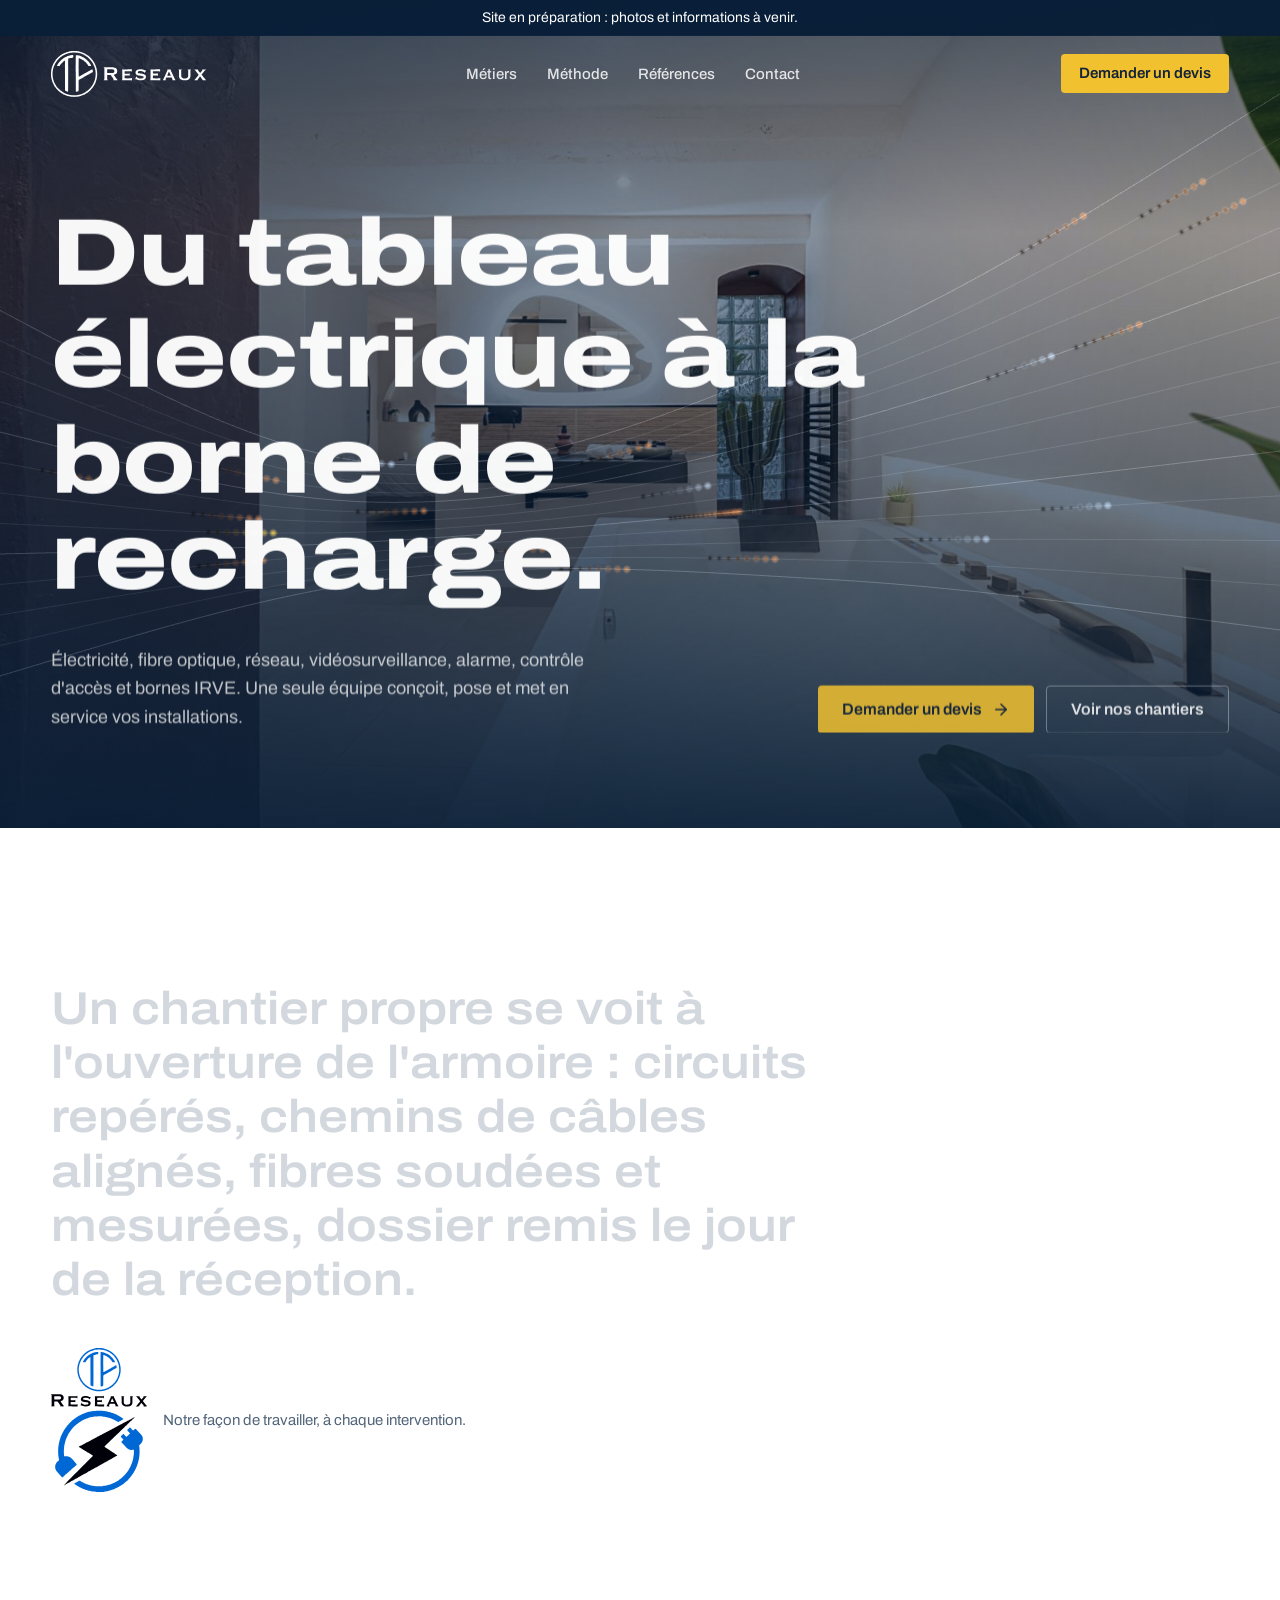
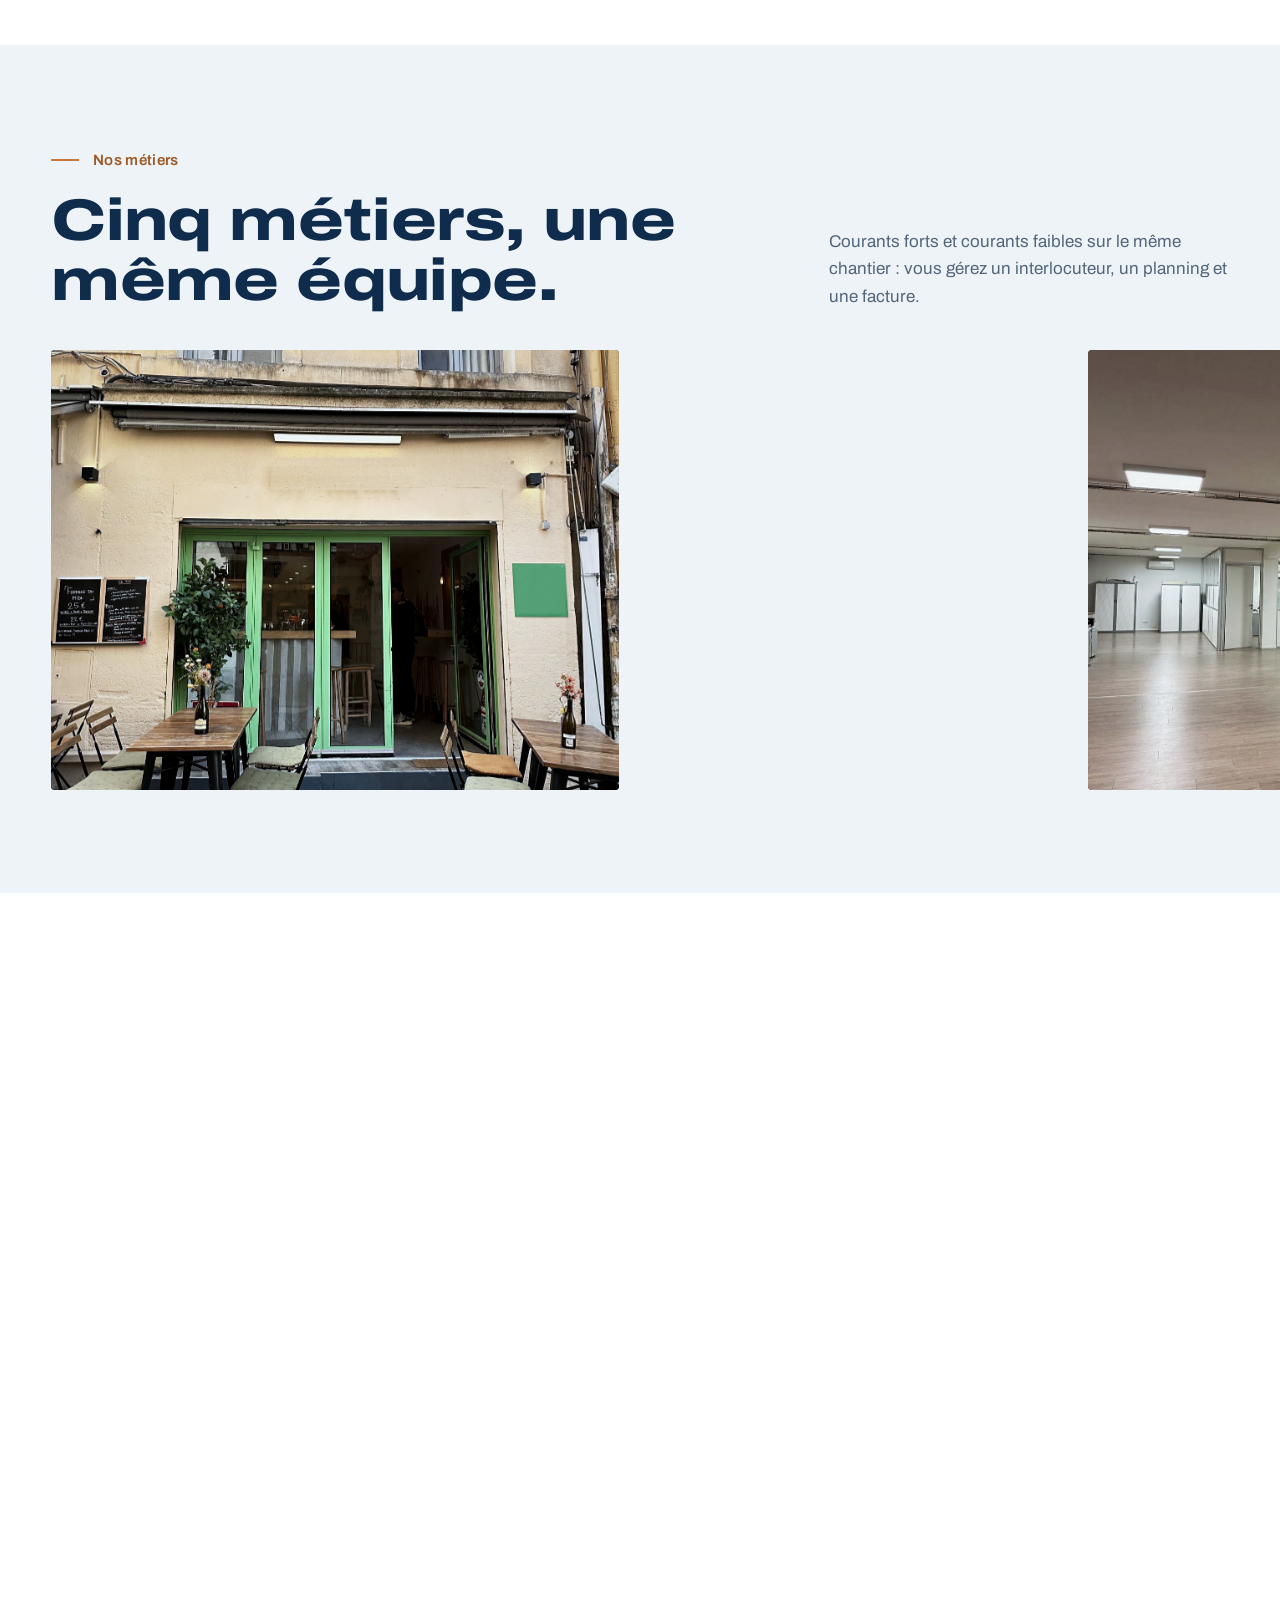
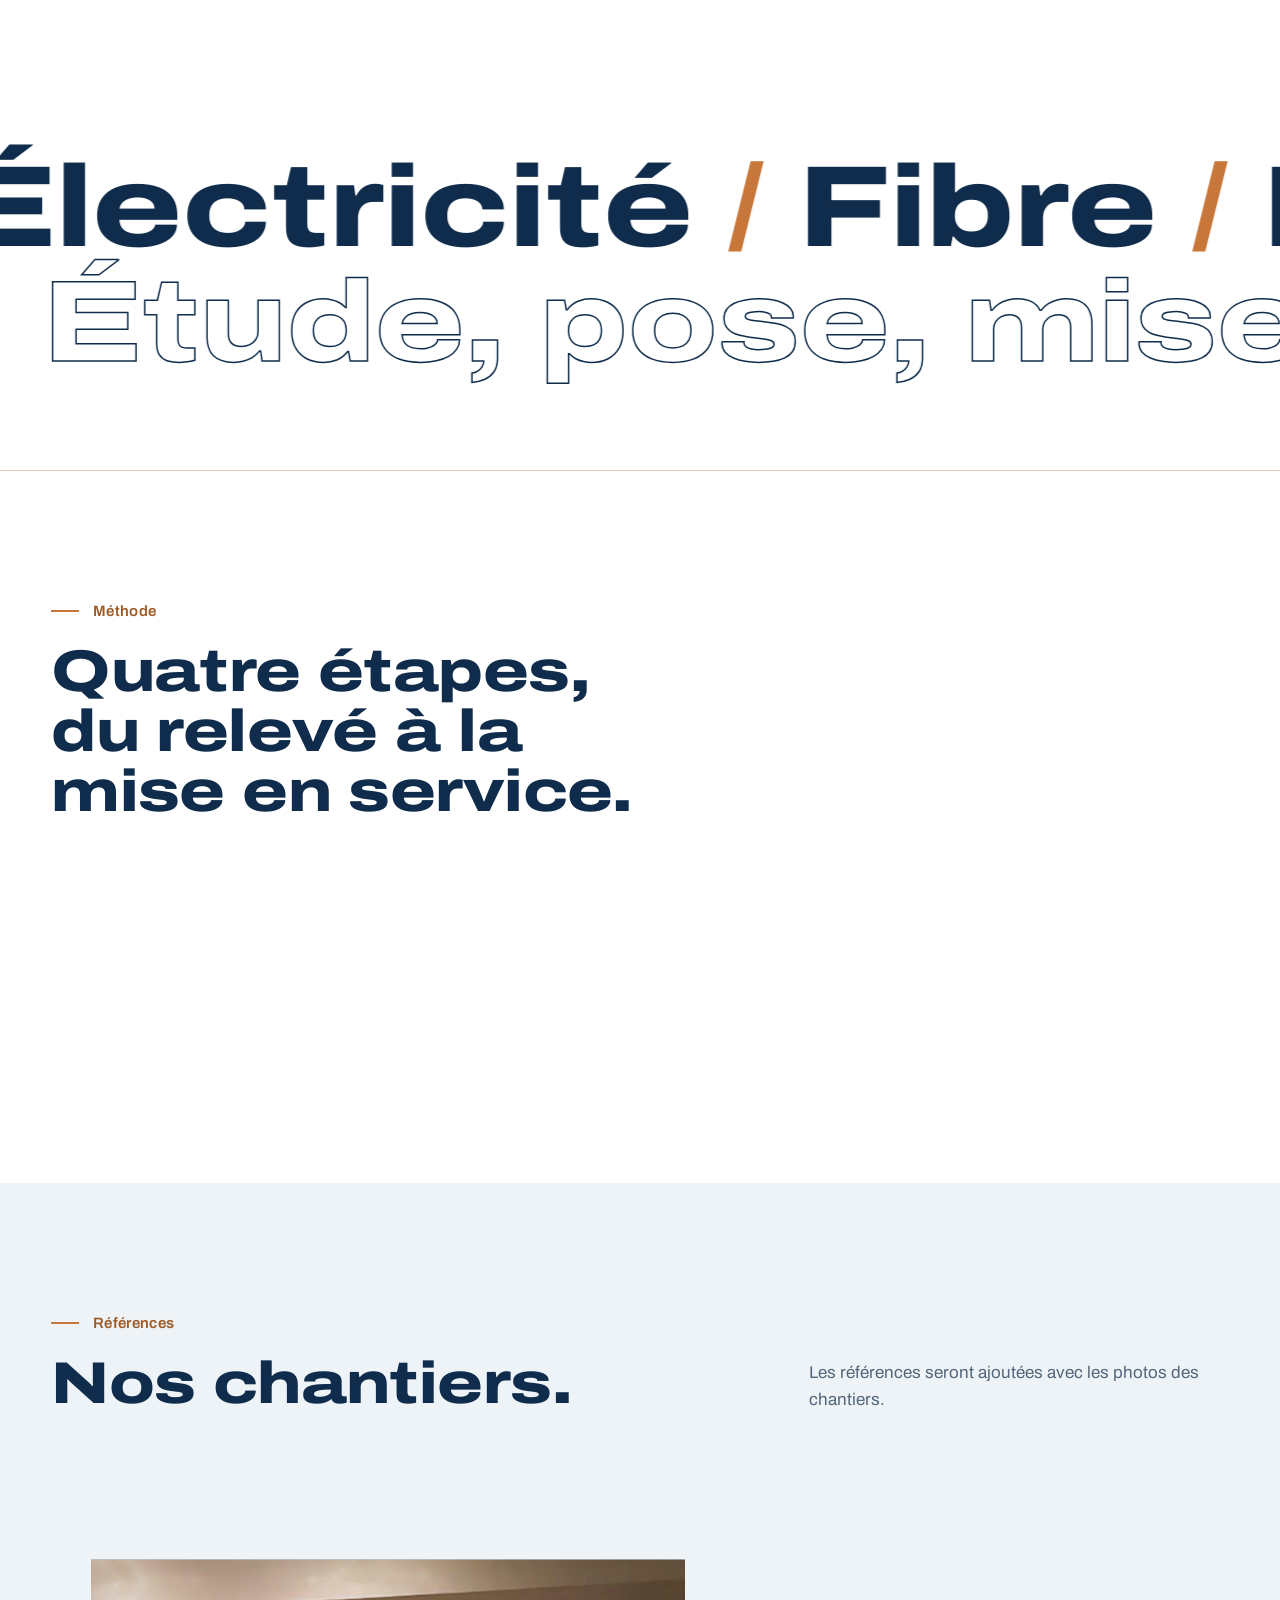
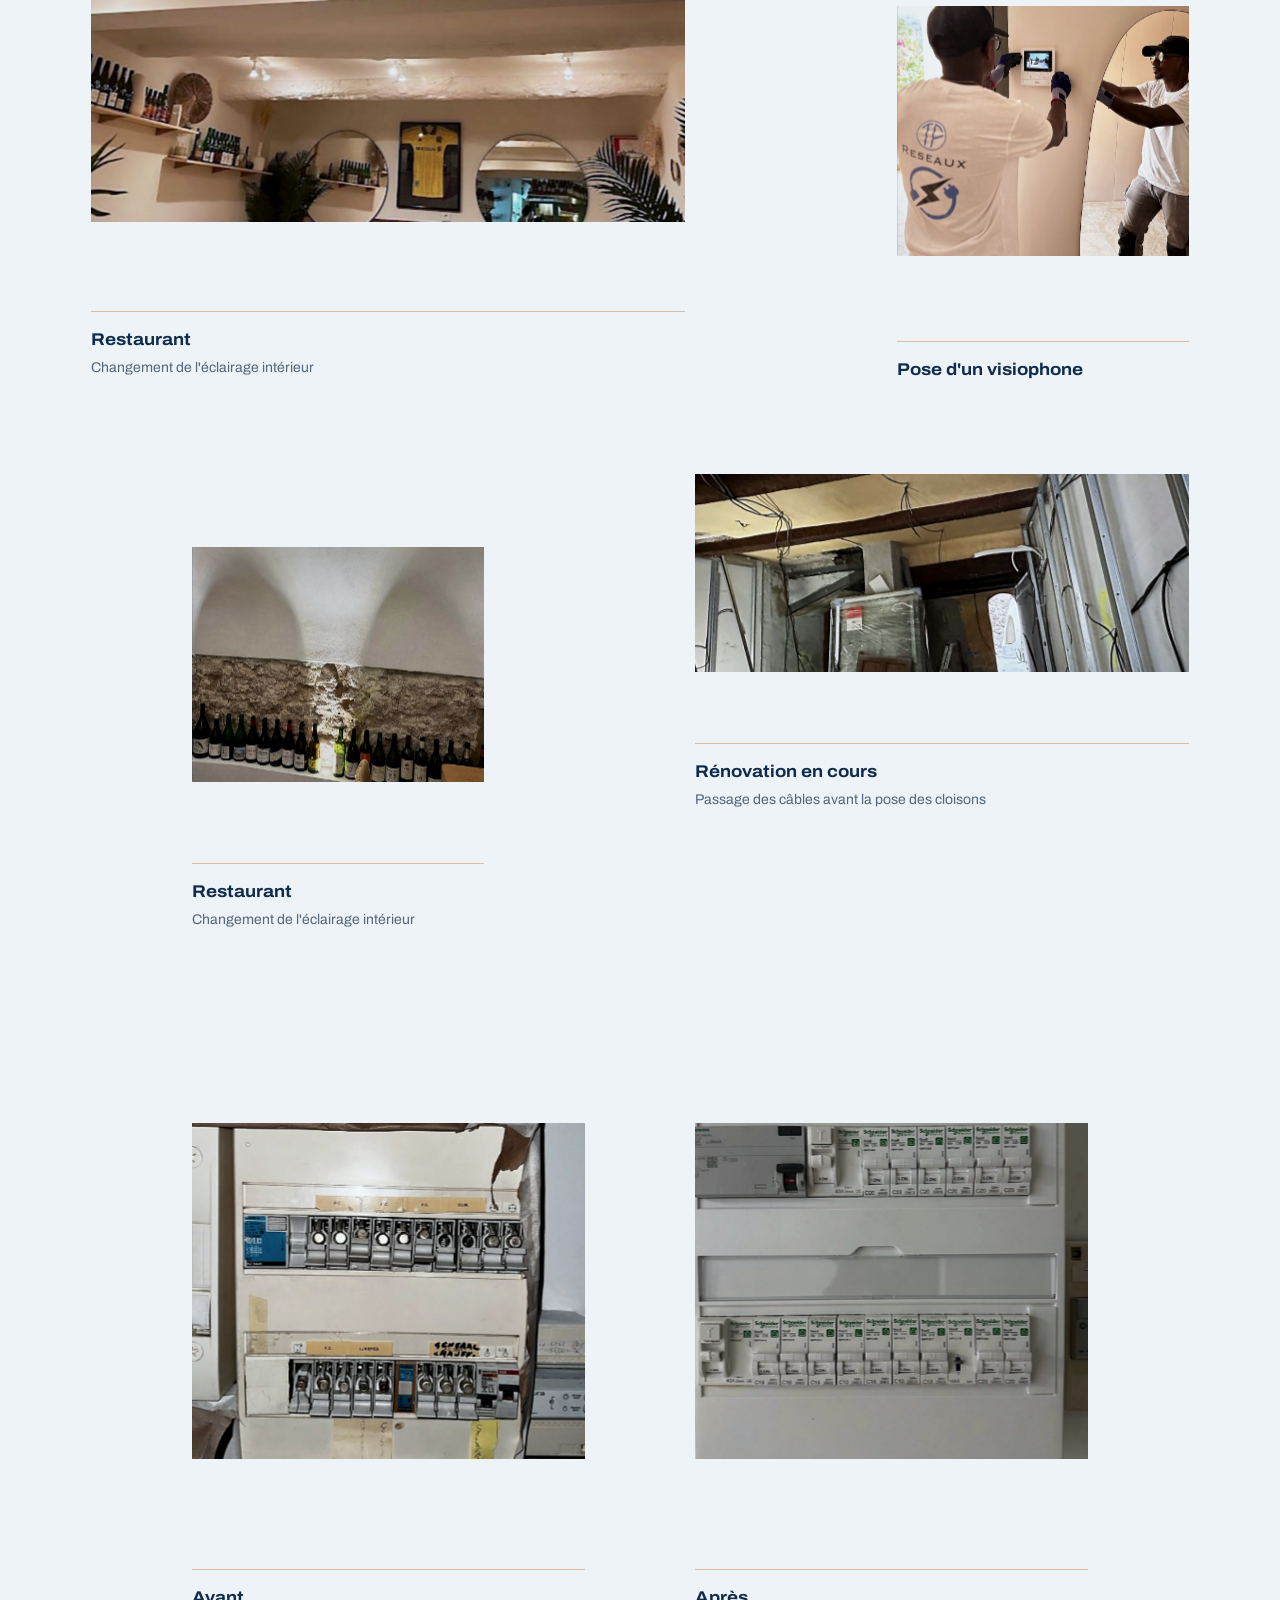
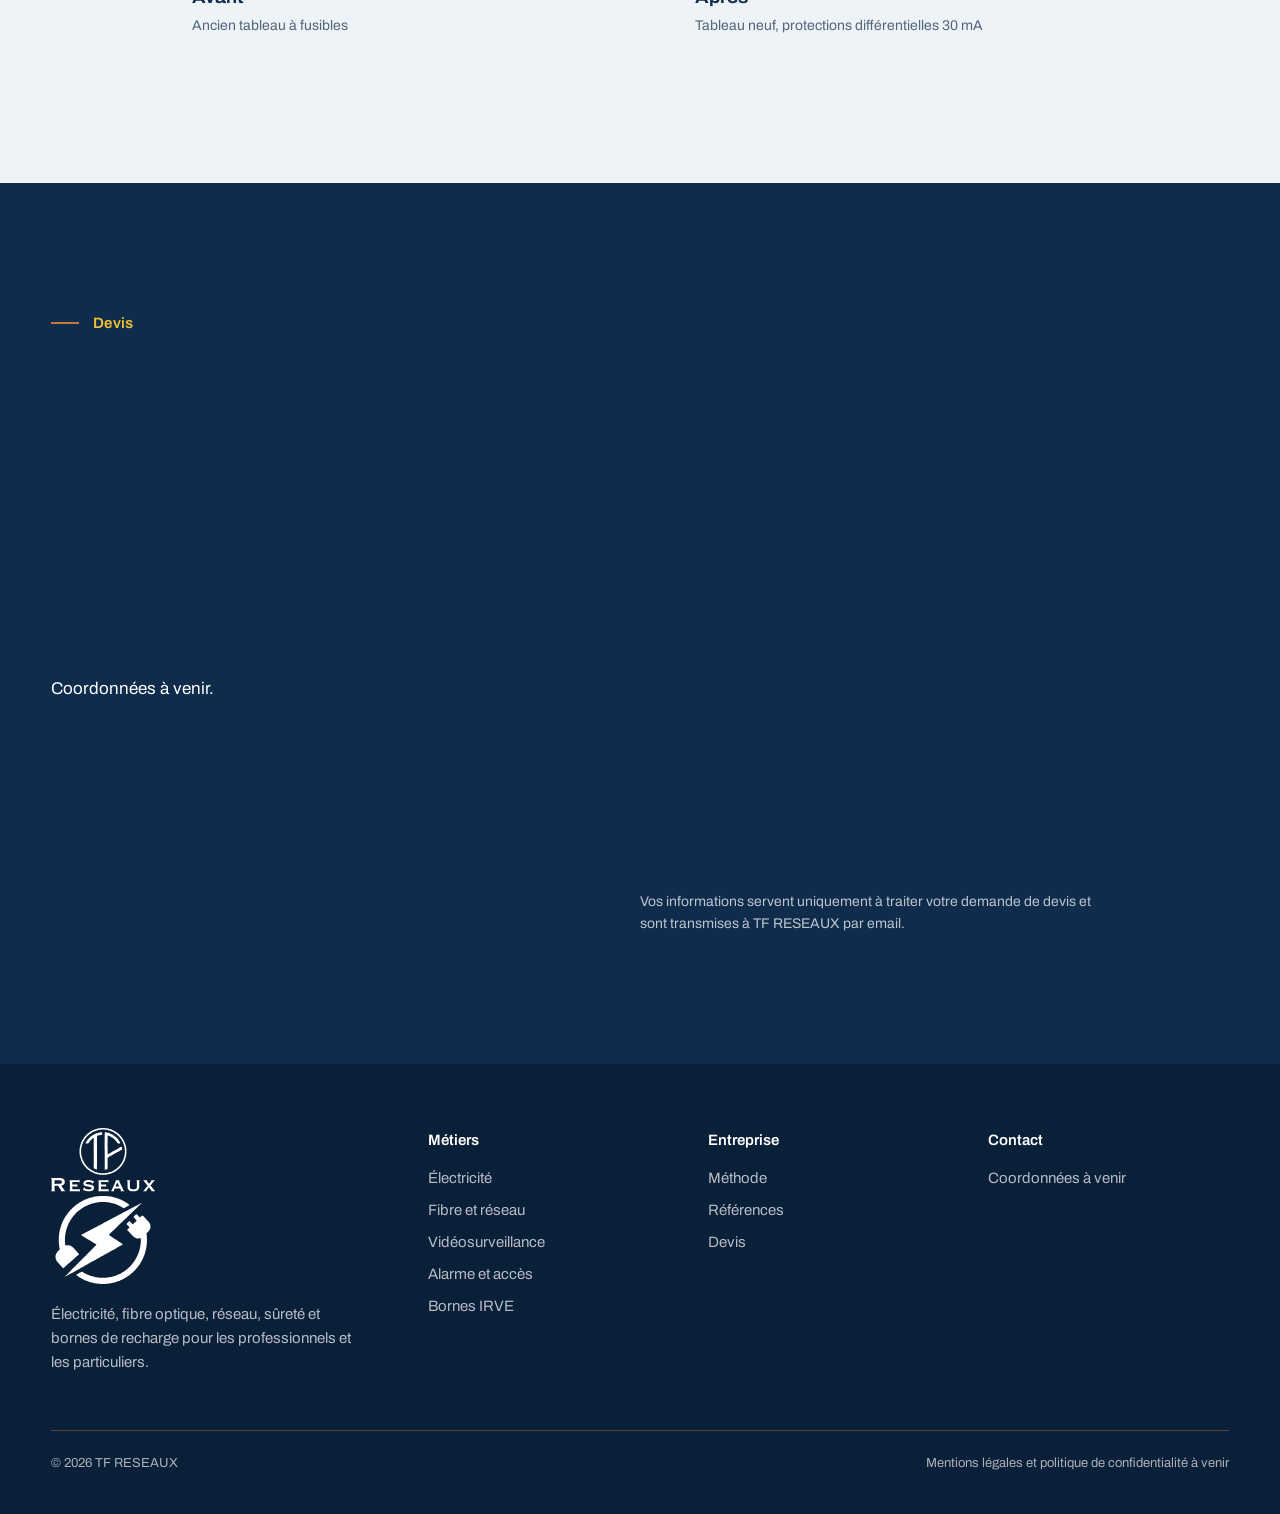
==== index.html @ 1c1aaf1a "Site TF RESEAUX, version de test Co-Authored-By: Claude Opus 5.5 <noreply@anthropic.com>" ====
<!doctype html>
<html lang="fr">
<meta charset="utf-8">
<meta http-equiv="Content-Security-Policy" content="default-src 'none'; script-src 'self'; style-src 'self'; font-src 'self'; img-src 'self'; connect-src https://script.google.com https://script.googleusercontent.com; base-uri 'none'; form-action 'none'">
<meta name="referrer" content="no-referrer">
<meta name="viewport" content="width=device-width, initial-scale=1, viewport-fit=cover">
<meta name="description" content="TF RESEAUX : électricité, fibre optique, réseau, vidéosurveillance, alarme, contrôle d'accès et bornes de recharge IRVE.">
<meta name="robots" content="noindex, nofollow">
<link rel="icon" type="image/svg+xml" href="assets/favicon.svg">
<title>TF RESEAUX</title>
<link rel="stylesheet" href="assets/site.css?v=2">

<div id="progress" aria-hidden="true"></div>

<header class="top" id="top">
  <div class="prep">Site en préparation : photos et informations à venir.</div>
  <div class="wrap nav">
    <a class="logo" href="#accueil"><img src="assets/logo-horizontal-blanc.svg" alt="TF RESEAUX, accueil" width="360" height="110"></a>
    <nav aria-label="Navigation principale"><ul>
      <li><a href="#metiers">Métiers</a></li>
      <li><a href="#methode">Méthode</a></li>
      <li><a href="#references">Références</a></li>
      <li><a href="#devis">Contact</a></li>
    </ul></nav>
    <a class="btn btn-devis" href="#devis">Demander un devis</a>
  </div>
</header>

<main>
<section class="hero" id="accueil">
  <figure class="ph" data-label="Photo : salle de bains, éclairage intégré">
    <img src="photos/hero.jpg" alt="Salle de bains avec éclairage indirect, spots encastrés et miroir lumineux" data-parallax>
  </figure>
  <canvas id="fibre" aria-hidden="true"></canvas>
  <div class="wrap hero-in">
    <h1 id="heroTitle"><span class="l"><span>Du tableau</span></span> <span class="l"><span>électrique à la</span></span> <span class="l"><span>borne de recharge.</span></span></h1>
    <div class="hero-sub">
      <p>Électricité, fibre optique, réseau, vidéosurveillance, alarme, contrôle d'accès et bornes IRVE. Une seule équipe conçoit, pose et met en service vos installations.</p>
      <div class="hero-cta">
        <a class="btn btn-devis" href="#devis">Demander un devis
          <svg viewBox="0 0 24 24"><path d="M5 12h14"/><path d="m12 5 7 7-7 7"/></svg></a>
        <a class="btn btn-ghost" href="#references">Voir nos chantiers</a>
      </div>
    </div>
  </div>
</section>

<section class="manifest">
  <div class="wrap">
    <p id="manifest">Un chantier propre se voit à l'ouverture de l'armoire : circuits repérés, chemins de câbles alignés, fibres soudées et mesurées, dossier remis le jour de la réception.</p>
    <div class="sig"><img class="sig-logo" src="assets/logo-couleur.svg" alt="Logo TF RESEAUX" width="240" height="360">Notre façon de travailler, à chaque intervention.</div>
  </div>
</section>

<section class="metiers" id="metiers">
  <div class="wrap metiers-head">
    <div>
      <div class="eyebrow">Nos métiers</div>
      <h2 class="mt-18">Cinq métiers, une même équipe.</h2>
    </div>
    <p>Courants forts et courants faibles sur le même chantier : vous gérez un interlocuteur, un planning et une facture.</p>
  </div>
  <div class="track" id="track">
    <article class="panel">
      <figure class="ph" data-label="Photo : éclairage extérieur d'un restaurant"><img src="photos/electricite.jpg" alt="Façade d'un restaurant avec son éclairage extérieur"></figure>
      <div class="panel-txt">
        <svg class="ico" viewBox="0 0 24 24"><path d="M4 14a1 1 0 0 1-.78-1.63l9.9-10.2a.5.5 0 0 1 .86.46l-1.92 6.02A1 1 0 0 0 13 10h7a1 1 0 0 1 .78 1.63l-9.9 10.2a.5.5 0 0 1-.86-.46l1.92-6.02A1 1 0 0 0 11 14z"/></svg>
        <h3>Électricité</h3><span class="rule"></span>
        <p>Installation neuve, rénovation et mise en conformité, du branchement au dernier point lumineux.</p>
        <ul><li>Tableaux TGBT et divisionnaires</li><li>Éclairage intérieur et extérieur</li><li>Mise en conformité NF C 15-100</li></ul>
      </div>
    </article>
    <article class="panel">
      <figure class="ph" data-label="Photo : plateau de bureaux, chemins de câbles"><img src="photos/fibre.jpg" alt="Plateau de bureaux avec dalles LED et chemins de câbles au plafond"></figure>
      <div class="panel-txt">
        <svg class="ico" viewBox="0 0 24 24"><rect x="16" y="16" width="6" height="6" rx="1"/><rect x="2" y="16" width="6" height="6" rx="1"/><rect x="9" y="2" width="6" height="6" rx="1"/><path d="M5 16v-3a1 1 0 0 1 1-1h12a1 1 0 0 1 1 1v3"/><path d="M12 12V8"/></svg>
        <h3>Fibre optique et réseau</h3><span class="rule"></span>
        <p>Déploiement, raccordement et recette de vos liaisons, de la colonne montante à la prise.</p>
        <ul><li>Soudure et recette réflectométrique</li><li>Baies de brassage, câblage cuivre cat. 6A</li><li>Wi-Fi et réseau local d'entreprise</li></ul>
      </div>
    </article>
    <article class="panel">
      <figure class="ph" data-label="Photo : caméra dôme posée en façade, technicien sur nacelle"><img src="photos/video.jpg" alt="Pose d'une caméra de vidéosurveillance en façade"></figure>
      <div class="panel-txt">
        <svg class="ico" viewBox="0 0 24 24"><path d="m16 13 5.223 3.482a.5.5 0 0 0 .777-.416V7.87a.5.5 0 0 0-.752-.432L16 10.5"/><rect x="2" y="6" width="14" height="12" rx="2"/></svg>
        <h3>Vidéosurveillance</h3><span class="rule"></span>
        <p>Caméras IP, enregistrement et accès à distance, dimensionnés selon vos zones à couvrir.</p>
        <ul><li>Étude de couverture et d'angles</li><li>Enregistreurs et stockage sur site</li><li>Consultation sécurisée à distance</li></ul>
      </div>
    </article>
    <article class="panel">
      <figure class="ph" data-label="Photo : centrale d'alarme"><img src="photos/acces.jpg" alt="Centrale d'alarme sans fil Ajax posée au mur"></figure>
      <div class="panel-txt">
        <svg class="ico" viewBox="0 0 24 24"><rect width="18" height="11" x="3" y="11" rx="2" ry="2"/><path d="M7 11V7a5 5 0 0 1 10 0v4"/></svg>
        <h3>Alarme et contrôle d'accès</h3><span class="rule"></span>
        <p>Détection intrusion, badges, interphonie : vous savez qui entre, où et à quelle heure.</p>
        <ul><li>Centrales d'alarme et détecteurs</li><li>Badges, claviers, gâches et ventouses</li><li>Interphonie et visiophonie</li></ul>
      </div>
    </article>
    <article class="panel">
      <figure class="ph" data-label="Photo : bornes de recharge posées en parking, câble branché"><img src="photos/irve.jpg" alt="Bornes de recharge IRVE posées en parking"></figure>
      <div class="panel-txt">
        <svg class="ico" viewBox="0 0 24 24"><path d="M6.3 20.3a2.4 2.4 0 0 0 3.4 0L12 18l-6-6-2.3 2.3a2.4 2.4 0 0 0 0 3.4Z"/><path d="m2 22 3-3"/><path d="M7.5 13.5 10 11"/><path d="M10.5 16.5 13 14"/><path d="m18 3-4 4h6l-4 4"/></svg>
        <h3>Bornes de recharge IRVE</h3><span class="rule"></span>
        <p>Bornes pour particuliers, copropriétés et flottes d'entreprise, avec étude de puissance préalable.</p>
        <ul><li>Wallbox 7 à 22 kW</li><li>Parkings collectifs et pilotage de charge</li><li>Dossier d'aides ADVENIR</li></ul>
      </div>
    </article>
  </div>
</section>

<section class="band" aria-hidden="true">
  <div class="band-row" id="band1"><span>Électricité <i>/</i> Fibre <i>/</i> Réseau <i>/</i> Vidéo <i>/</i> Alarme <i>/</i> Accès <i>/</i> IRVE <i>/</i></span><span>Électricité <i>/</i> Fibre <i>/</i> Réseau <i>/</i> Vidéo <i>/</i> Alarme <i>/</i> Accès <i>/</i> IRVE <i>/</i></span></div>
  <div class="band-row r2" id="band2"><span>Étude, pose, mise en service, maintenance. </span><span>Étude, pose, mise en service, maintenance. </span></div>
</section>

<section class="methode" id="methode">
  <div class="wrap">
    <div class="eyebrow">Méthode</div>
    <h2>Quatre étapes, du relevé à la mise en service.</h2>
    <ol class="steps">
      <li class="step"><span class="rule"></span><span class="k">01</span><h3>Visite technique</h3><p>Un chargé d'affaires se déplace, relève l'existant et mesure les puissances disponibles.</p></li>
      <li class="step"><span class="rule"></span><span class="k">02</span><h3>Devis détaillé</h3><p>Chiffrage détaillé, poste par poste, avec planning d'intervention et références du matériel.</p></li>
      <li class="step"><span class="rule"></span><span class="k">03</span><h3>Chantier</h3><p>Équipe dédiée, chantier balisé et point d'avancement régulier.</p></li>
      <li class="step"><span class="rule"></span><span class="k">04</span><h3>Mise en service</h3><p>Essais, recette, formation de vos équipes et remise du dossier des ouvrages exécutés.</p></li>
    </ol>
  </div>
</section>

<section class="refs" id="references">
  <div class="wrap">
    <div class="refs-head">
      <div><div class="eyebrow">Références</div><h2>Nos chantiers.</h2></div>
      <p>Les références seront ajoutées avec les photos des chantiers.</p>
    </div>
    <div class="grid">
      <figure class="ref ref-a"><div class="ph" data-label="Photo : éclairage intérieur d'un restaurant"><img src="photos/ref-1.jpg" alt="Salle d'un restaurant éclairée par des spots sur rail"></div>
        <figcaption><b>Restaurant</b><span>Changement de l'éclairage intérieur</span></figcaption></figure>
      <figure class="ref ref-b"><div class="ph" data-label="Photo : pose d'un visiophone"><img src="photos/ref-2.jpg" alt="Technicien TF RESEAUX posant un visiophone mural dans une villa"></div>
        <figcaption><b>Pose d'un visiophone</b></figcaption></figure>
      <figure class="ref ref-c"><div class="ph" data-label="Photo : éclairage intérieur d'un restaurant"><img src="photos/ref-3.jpg" alt="Applique murale au-dessus d'une rangée de bouteilles dans un restaurant"></div>
        <figcaption><b>Restaurant</b><span>Changement de l'éclairage intérieur</span></figcaption></figure>
      <figure class="ref ref-d"><div class="ph" data-label="Photo : rénovation en cours"><img src="photos/ref-4.jpg" alt="Rénovation en cours : câbles en attente et ossature des cloisons"></div>
        <figcaption><b>Rénovation en cours</b><span>Passage des câbles avant la pose des cloisons</span></figcaption></figure>
      <figure class="ref ref-e"><div class="ph" data-label="Photo : tableau électrique avant travaux"><img src="photos/tableau-avant.jpg" alt="Ancien tableau électrique à fusibles avant remplacement"></div>
        <figcaption><b>Avant</b><span>Ancien tableau à fusibles</span></figcaption></figure>
      <figure class="ref ref-f"><div class="ph" data-label="Photo : tableau électrique après travaux"><img src="photos/tableau-apres.jpg" alt="Tableau électrique neuf avec interrupteurs différentiels 30 mA et disjoncteurs"></div>
        <figcaption><b>Après</b><span>Tableau neuf, protections différentielles 30 mA</span></figcaption></figure>
    </div>
    </div>
</section>

<section class="devis" id="devis">
  <div class="wrap">
    <div>
      <div class="eyebrow">Devis</div>
      <h2>Parlez-nous de votre chantier.</h2>
      <p class="lead">Décrivez votre besoin en quelques lignes. Un chargé d'affaires vous recontacte pour fixer une visite.</p>
      <p class="contact">Coordonnées à venir.</p>
    </div>
    <form id="devisForm" novalidate>
      <div class="hp" aria-hidden="true"><label for="site">Ne pas remplir</label><input id="site" name="site" tabindex="-1" autocomplete="off"></div>
      <div class="f"><label for="nom">Nom et société</label><input id="nom" name="nom" autocomplete="name" required></div>
      <div class="f"><label for="tel">Téléphone</label><input id="tel" name="tel" type="tel" autocomplete="tel" required></div>
      <div class="f"><label for="email">Email</label><input id="email" name="email" type="email" autocomplete="email" required></div>
      <div class="f"><label for="commune">Commune du chantier</label><input id="commune" name="commune" autocomplete="address-level2"></div>
      <div class="f full"><label for="presta">Prestation</label>
        <select id="presta" name="presta">
          <option>Électricité</option><option>Fibre optique et réseau</option><option>Vidéosurveillance</option>
          <option>Alarme et contrôle d'accès</option><option>Borne de recharge IRVE</option><option>Plusieurs prestations</option>
        </select></div>
      <div class="f full"><label for="msg">Votre projet</label><textarea id="msg" name="msg" placeholder="Surface, nombre de points, délai souhaité…"></textarea></div>
      <button class="btn btn-devis" type="submit">Envoyer ma demande
        <svg viewBox="0 0 24 24"><path d="M5 12h14"/><path d="m12 5 7 7-7 7"/></svg></button>
      <p id="formMsg" role="status"></p>
      <p class="form-note">Vos informations servent uniquement à traiter votre demande de devis et sont transmises à TF RESEAUX par email.</p>
    </form>
  </div>
</section>
</main>

<footer>
  <div class="wrap">
    <div class="foot">
      <div>
        <a class="logo logo-stack" href="#accueil"><img src="assets/logo-blanc.svg" alt="TF RESEAUX, accueil" width="240" height="360"></a>
        <p class="foot-txt">Électricité, fibre optique, réseau, sûreté et bornes de recharge pour les professionnels et les particuliers.</p>
      </div>
      <div><h4>Métiers</h4><ul><li><a href="#metiers">Électricité</a></li><li><a href="#metiers">Fibre et réseau</a></li><li><a href="#metiers">Vidéosurveillance</a></li><li><a href="#metiers">Alarme et accès</a></li><li><a href="#metiers">Bornes IRVE</a></li></ul></div>
      <div><h4>Entreprise</h4><ul><li><a href="#methode">Méthode</a></li><li><a href="#references">Références</a></li><li><a href="#devis">Devis</a></li></ul></div>
      <div><h4>Contact</h4><ul><li>Coordonnées à venir</li></ul></div>
    </div>
    <div class="legal"><span>© 2026 TF RESEAUX</span><span>Mentions légales et politique de confidentialité à venir</span></div>
  </div>
</footer>

<script src="assets/gsap.min.js"></script>
<script src="assets/ScrollTrigger.min.js"></script>
<script src="assets/three.min.js"></script>
<script src="assets/site.js?v=2"></script>
---- assets/site.css ----
@font-face{font-family:"Archivo";font-style:normal;font-weight:400 800;font-stretch:62% 125%;font-display:swap;src:url(archivo-latin.woff2) format("woff2")}
/* Layout: photo-first editorial. Full-bleed hero photo with fibre-light layer, pinned horizontal métier gallery, asymmetric references grid. Design stays quiet around the images. */
:root{
  --bleu:#0F2C4C; --nuit:#0A1F38; --jaune:#F2C230; --cuivre:#C8773A; --cuivre-txt:#9E5A26;
  --encre:#13243A; --acier:#52657A; --gris:#EEF3F7; --blanc:#FFFFFF;
  --font:"Archivo",system-ui,-apple-system,"Segoe UI",Roboto,sans-serif;
  --r:4px; --gut:clamp(16px,4vw,56px); --max:1320px;
  color-scheme:light;
}
*{box-sizing:border-box}
html{scroll-behavior:smooth}
body{background:var(--blanc);color:var(--encre);font-family:var(--font);font-size:17px;line-height:1.6;margin:0;-webkit-font-smoothing:antialiased;overflow-x:hidden}
h1,h2,h3{font-stretch:125%;font-weight:800;line-height:1.02;letter-spacing:-.01em;text-wrap:balance;margin:0}
p{margin:0}
a{color:inherit}
:focus-visible{outline:2px solid var(--jaune);outline-offset:3px}
.wrap{max-width:var(--max);margin:0 auto;padding-inline:var(--gut)}
.rule{display:block;width:56px;height:2px;background:var(--cuivre);transform-origin:left}
.eyebrow{display:flex;align-items:center;gap:14px;color:var(--cuivre-txt);font-weight:600;font-size:15px;letter-spacing:.02em}
.eyebrow::before{content:"";width:28px;height:2px;background:var(--cuivre)}
.ico{width:28px;height:28px;stroke:var(--cuivre);fill:none;stroke-width:2;stroke-linecap:round;stroke-linejoin:round;flex:none}

/* Buttons */
.btn{display:inline-flex;align-items:center;gap:10px;padding:15px 24px;border-radius:var(--r);font:600 16px/1 var(--font);text-decoration:none;border:0;cursor:pointer;transition:background .25s,transform .25s}
.btn-devis{background:var(--jaune);color:var(--encre)}
.btn-devis:hover{background:#ffd34d;transform:translateY(-1px)}
.btn-ghost{color:var(--blanc);border:1px solid rgba(255,255,255,.4);background:transparent}
.btn-ghost:hover{background:rgba(255,255,255,.08)}
.btn svg{width:18px;height:18px;stroke:currentColor;fill:none;stroke-width:2;stroke-linecap:round;stroke-linejoin:round}

/* Scroll progress */
#progress{position:fixed;top:0;left:0;right:0;height:2px;background:var(--cuivre);transform:scaleX(0);transform-origin:left;z-index:60}

/* Header */
header.top{position:fixed;top:0;left:0;right:0;z-index:50;padding-top:env(safe-area-inset-top,0px);transition:background .35s,box-shadow .35s}
header.top.solid{background:var(--bleu);box-shadow:0 1px 0 rgba(200,119,58,.5)}
.nav{display:flex;align-items:center;justify-content:space-between;gap:24px;height:76px}
.logo{display:flex;align-items:center;gap:12px;text-decoration:none;color:var(--blanc)}
.logo img{display:block;height:46px;width:auto}
.logo-stack img{height:156px}
.sig-logo{height:144px;width:auto;flex:none}
.nav ul{display:flex;gap:30px;list-style:none;margin:0;padding:0}
.nav ul a{color:rgba(255,255,255,.85);text-decoration:none;font-size:15px;font-weight:500}
.nav ul a:hover{color:var(--blanc)}
.nav .btn{padding:12px 18px;font-size:15px;white-space:nowrap}
@media (max-width:480px){.nav{gap:12px}.logo{gap:8px}.logo img{height:38px}.logo-stack img{height:156px}.nav .btn{padding:10px 12px;font-size:14px}}
@media (max-width:900px){.nav ul{display:none}}

/* Photo frames: drop real files in photos/ — placeholder shows until then */
.ph{position:relative;overflow:hidden;border-radius:var(--r);margin:0;color:var(--blanc);background:
  linear-gradient(rgba(255,255,255,.05) 1px,transparent 1px) 0 0/40px 40px,
  linear-gradient(90deg,rgba(255,255,255,.05) 1px,transparent 1px) 0 0/40px 40px,
  linear-gradient(155deg,#2a4a6e 0%,#163556 45%,#0A1F38 100%)}
.ph::after{content:attr(data-label);position:absolute;left:18px;bottom:16px;right:18px;color:rgba(255,255,255,.6);font-size:13px;line-height:1.4}
.ph img{position:absolute;inset:0;width:100%;height:100%;object-fit:cover;filter:saturate(.85) contrast(1.04) hue-rotate(-4deg);z-index:1;will-change:transform}
.ph.has-img::after{display:none}

/* Hero */
.hero{position:relative;min-height:clamp(600px,92vh,960px);display:flex;align-items:flex-end;color:var(--blanc);overflow:hidden;background:var(--nuit)}
.hero .ph{position:absolute;inset:0;border-radius:0}
.hero .ph::after{top:128px;bottom:auto;text-align:right}
.hero::before{content:"";position:absolute;inset:0;z-index:2;background:linear-gradient(90deg,rgba(10,31,56,.55) 0%,rgba(10,31,56,.15) 70%,rgba(10,31,56,0) 100%),linear-gradient(180deg,rgba(10,31,56,.6) 0%,rgba(10,31,56,.25) 28%,rgba(10,31,56,.45) 50%,rgba(10,31,56,.93) 100%)}
#fibre{position:absolute;inset:0;z-index:3;pointer-events:none;width:100%;height:100%}
.hero-in{position:relative;z-index:4;width:100%;padding-block:136px clamp(40px,7vw,88px)}
.hero h1{font-size:clamp(2.6rem,7.4vw,7rem);max-width:13ch}
.hero h1 .l{display:block;overflow:hidden;padding-bottom:.06em}
.hero h1 .l span{display:inline-block}
.hero-sub{display:grid;grid-template-columns:minmax(0,1fr) auto;gap:32px;align-items:end;margin-top:36px}
.hero-sub p{max-width:56ch;color:rgba(255,255,255,.82);font-size:18px}
.hero-cta{display:flex;gap:12px;flex-wrap:wrap}
@media (max-width:800px){.hero-sub{grid-template-columns:1fr}}

/* Proofs */
.proofs{background:var(--blanc)}
.proofs .wrap{display:grid;grid-template-columns:repeat(4,minmax(0,1fr));gap:0}
.proof{padding:36px 28px 40px 0;border-top:2px solid var(--cuivre);margin-right:28px}
.proof:last-child{margin-right:0}
.proof .n{font-stretch:125%;font-weight:800;font-size:clamp(2.2rem,4vw,3.4rem);line-height:1;color:var(--bleu);font-variant-numeric:tabular-nums}
.proof .n small{font-size:.45em;font-weight:700;margin-left:4px}
.proof p{color:var(--acier);font-size:15px;margin-top:10px;max-width:24ch}
@media (max-width:860px){.proofs .wrap{grid-template-columns:repeat(2,minmax(0,1fr))}.proof:nth-child(2n){margin-right:0}}

/* Manifesto text reveal */
.manifest{padding-block:clamp(80px,12vw,160px)}
.manifest p{font-stretch:112%;font-weight:600;font-size:clamp(1.6rem,3.6vw,3.1rem);line-height:1.18;color:var(--bleu);max-width:26ch;text-wrap:pretty}
.manifest .w{display:inline-block;white-space:pre}
.manifest .sig{margin-top:40px;display:flex;align-items:center;gap:16px;color:var(--acier);font-size:15px}

/* Métiers: pinned horizontal gallery */
.metiers{background:var(--gris);overflow:hidden}
.metiers-head{padding-block:clamp(64px,8vw,110px) 40px;display:flex;justify-content:space-between;align-items:end;gap:32px;flex-wrap:wrap}
.metiers-head h2{font-size:clamp(2rem,4.6vw,4rem);color:var(--bleu);max-width:14ch}
.metiers-head p{color:var(--acier);max-width:40ch}
.track{display:flex;gap:clamp(24px,3vw,48px);padding-inline:var(--gut);padding-bottom:clamp(64px,8vw,110px);width:max-content}
.panel{width:min(78vw,1080px);display:grid;grid-template-columns:minmax(0,1.45fr) minmax(0,1fr);gap:clamp(24px,3vw,48px);align-items:end}
.panel .ph{aspect-ratio:4/3.1}
.panel-txt{padding-bottom:8px}
.panel-txt .ico{margin-bottom:22px}
.panel h3{font-size:clamp(1.6rem,2.6vw,2.4rem);color:var(--bleu)}
.panel h3 + .rule{margin:20px 0 22px}
.panel p{color:var(--encre)}
.panel ul{list-style:none;padding:0;margin:22px 0 0;display:grid;gap:0}
.panel li{padding:11px 0;border-top:1px solid rgba(200,119,58,.35);color:var(--acier);font-size:15px}
.panel .tag{display:inline-block;margin-top:22px;color:var(--cuivre-txt);font-weight:600;font-size:14px}
@media (max-width:900px){
  .track{flex-direction:column;width:auto}
  .panel{width:100%;grid-template-columns:1fr}
}

/* Velocity band */
.band{padding-block:clamp(56px,7vw,96px);overflow:hidden;border-bottom:1px solid rgba(200,119,58,.4)}
.band-row{display:flex;white-space:nowrap;will-change:transform}
.band-row span{font-stretch:125%;font-weight:800;font-size:clamp(3rem,9vw,8.5rem);line-height:1;color:var(--bleu);padding-right:.4em}
.band-row span i{font-style:normal;color:var(--cuivre)}
.band-row.r2 span{color:transparent;-webkit-text-stroke:1.5px var(--bleu)}

/* Méthode */
.methode{padding-block:clamp(80px,10vw,140px)}
.methode h2{font-size:clamp(2rem,4.6vw,4rem);color:var(--bleu);max-width:16ch;margin:18px 0 56px}
.steps{display:grid;grid-template-columns:repeat(4,minmax(0,1fr));gap:clamp(20px,3vw,40px);list-style:none;margin:0;padding:0}
.step{position:relative;padding-top:28px}
.step .rule{position:absolute;top:0;left:0;width:100%}
.step .k{font-stretch:125%;font-weight:800;color:var(--cuivre-txt);font-size:15px;font-variant-numeric:tabular-nums}
.step h3{font-size:1.35rem;color:var(--bleu);margin:12px 0 12px;font-stretch:115%}
.step p{color:var(--acier);font-size:16px}
@media (max-width:860px){.steps{grid-template-columns:repeat(2,minmax(0,1fr))}}
@media (max-width:520px){.steps{grid-template-columns:1fr}}

/* Références */
.refs{background:var(--gris);padding-block:clamp(80px,10vw,140px)}
.refs-head{display:flex;justify-content:space-between;align-items:end;gap:32px;flex-wrap:wrap;margin-bottom:56px}
.refs-head h2{font-size:clamp(2rem,4.6vw,4rem);color:var(--bleu);max-width:14ch;margin-top:18px}
.refs-head p{color:var(--acier);max-width:42ch}
.grid{display:grid;grid-template-columns:repeat(12,minmax(0,1fr));gap:clamp(16px,2.4vw,32px);row-gap:clamp(40px,5vw,72px)}
.ref figcaption{display:grid;grid-template-columns:minmax(0,1fr);gap:4px;margin-top:16px;padding-top:14px;border-top:1px solid rgba(200,119,58,.45)}
.ref figcaption b{color:var(--bleu);font-weight:700;font-stretch:110%}
.ref figcaption span{color:var(--acier);font-size:14px}
.ref figcaption em{font-style:normal;color:var(--cuivre-txt);font-size:14px;font-weight:600;font-variant-numeric:tabular-nums}
.ref-a{grid-column:1/8}.ref-a .ph{aspect-ratio:16/11}
.ref-b{grid-column:9/13;margin-top:18%}.ref-b .ph{aspect-ratio:3/4}
.ref-c{grid-column:2/6}.ref-c .ph{aspect-ratio:4/5}
.ref-d{grid-column:7/13;margin-top:-8%}.ref-d .ph{aspect-ratio:16/10}
.ref-e{grid-column:2/7}.ref-f{grid-column:7/12}.ref-e .ph,.ref-f .ph{aspect-ratio:3/4}
@media (max-width:860px){.grid>*{grid-column:1/-1!important;margin-top:0!important}}
.certs{display:flex;flex-wrap:wrap;gap:12px 40px;margin-top:80px;padding-top:28px;border-top:1px solid rgba(200,119,58,.45);color:var(--bleu);font-weight:600}
.certs span{display:flex;align-items:center;gap:10px}
.certs .ico{width:22px;height:22px}

/* Devis */
.devis{background:var(--bleu);color:var(--blanc);padding-block:clamp(80px,10vw,140px)}
.devis .wrap{display:grid;grid-template-columns:minmax(0,1fr) minmax(0,1.15fr);gap:clamp(40px,6vw,96px)}
.devis h2{font-size:clamp(2.2rem,5vw,4.4rem);max-width:12ch;margin:18px 0 28px}
.devis .eyebrow{color:var(--jaune)}
.devis .eyebrow::before{background:var(--cuivre)}
.devis .lead{color:rgba(255,255,255,.8);max-width:42ch}
.contact{margin-top:44px;display:grid;gap:18px}
.contact div{display:flex;gap:14px;align-items:center}
.contact small{display:block;color:rgba(255,255,255,.6);font-size:13px}
.contact b{font-weight:600;user-select:all}
form{display:grid;grid-template-columns:repeat(2,minmax(0,1fr));gap:18px 20px;align-content:start}
.f{display:grid;gap:8px}
.f.full{grid-column:1/-1}
label{font-size:14px;color:rgba(255,255,255,.75)}
input,select,textarea{font:400 16px/1.4 var(--font);color:var(--blanc);background:rgba(255,255,255,.04);border:0;border-bottom:1px solid rgba(255,255,255,.3);border-radius:var(--r) var(--r) 0 0;padding:14px 14px;width:100%;transition:border-color .2s,background .2s}
select option{color:var(--encre)}
input:focus,select:focus,textarea:focus{outline:none;border-bottom-color:var(--jaune);background:rgba(255,255,255,.07)}
textarea{min-height:120px;resize:vertical}
form .btn{justify-self:start;margin-top:8px}
#formMsg{grid-column:1/-1;color:var(--jaune);font-size:15px;min-height:1.6em}
@media (max-width:860px){.devis .wrap{grid-template-columns:1fr}}
@media (max-width:520px){form{grid-template-columns:1fr}}

/* Footer */
footer{background:var(--nuit);color:rgba(255,255,255,.7);padding-block:64px 40px;font-size:15px}
.foot{display:grid;grid-template-columns:minmax(0,1.4fr) repeat(3,minmax(0,1fr));gap:40px}
.foot h4{color:var(--blanc);font-weight:600;font-size:15px;margin:0 0 14px}
.foot ul{list-style:none;margin:0;padding:0;display:grid;gap:8px}
.foot a{text-decoration:none}.foot a:hover{color:var(--blanc)}
.foot .logo{margin-bottom:18px}
.legal{margin-top:56px;padding-top:22px;border-top:1px solid rgba(200,119,58,.4);display:flex;justify-content:space-between;gap:16px;flex-wrap:wrap;font-size:13px;color:rgba(255,255,255,.65)}
@media (max-width:860px){.foot{grid-template-columns:repeat(2,minmax(0,1fr))}}
@media (max-width:480px){.foot{grid-template-columns:1fr}}

@media (prefers-reduced-motion:reduce){html{scroll-behavior:auto}*{transition:none!important}}
.prep{background:var(--nuit);color:var(--blanc);font-size:14px;line-height:1.4;padding:8px 16px;text-align:center}
.mt-18{margin-top:18px}
.foot-txt{max-width:34ch}
.svg-defs{position:absolute}
.hp{position:absolute;left:-9999px;width:1px;height:1px;overflow:hidden}
.form-note{grid-column:1/-1;color:rgba(255,255,255,.72);font-size:14px;max-width:60ch}
form .btn:disabled{opacity:.6;cursor:wait}
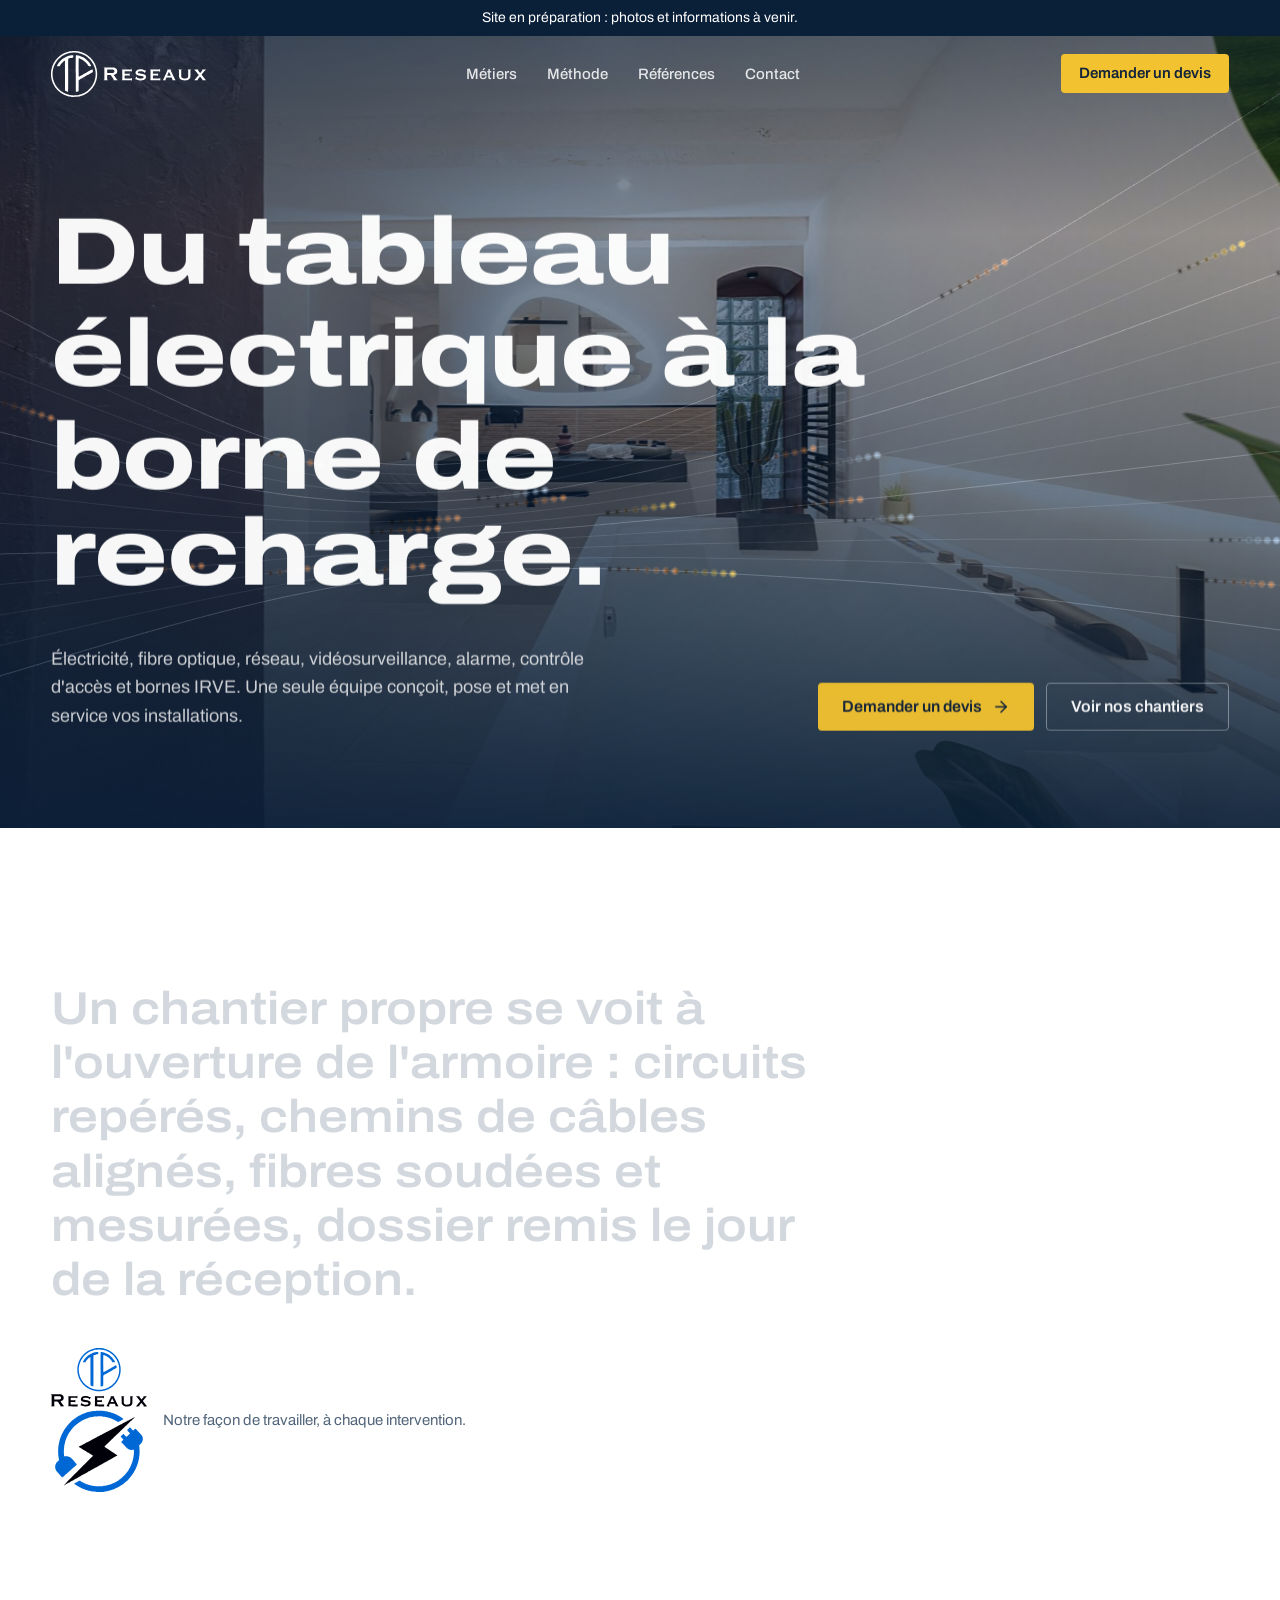
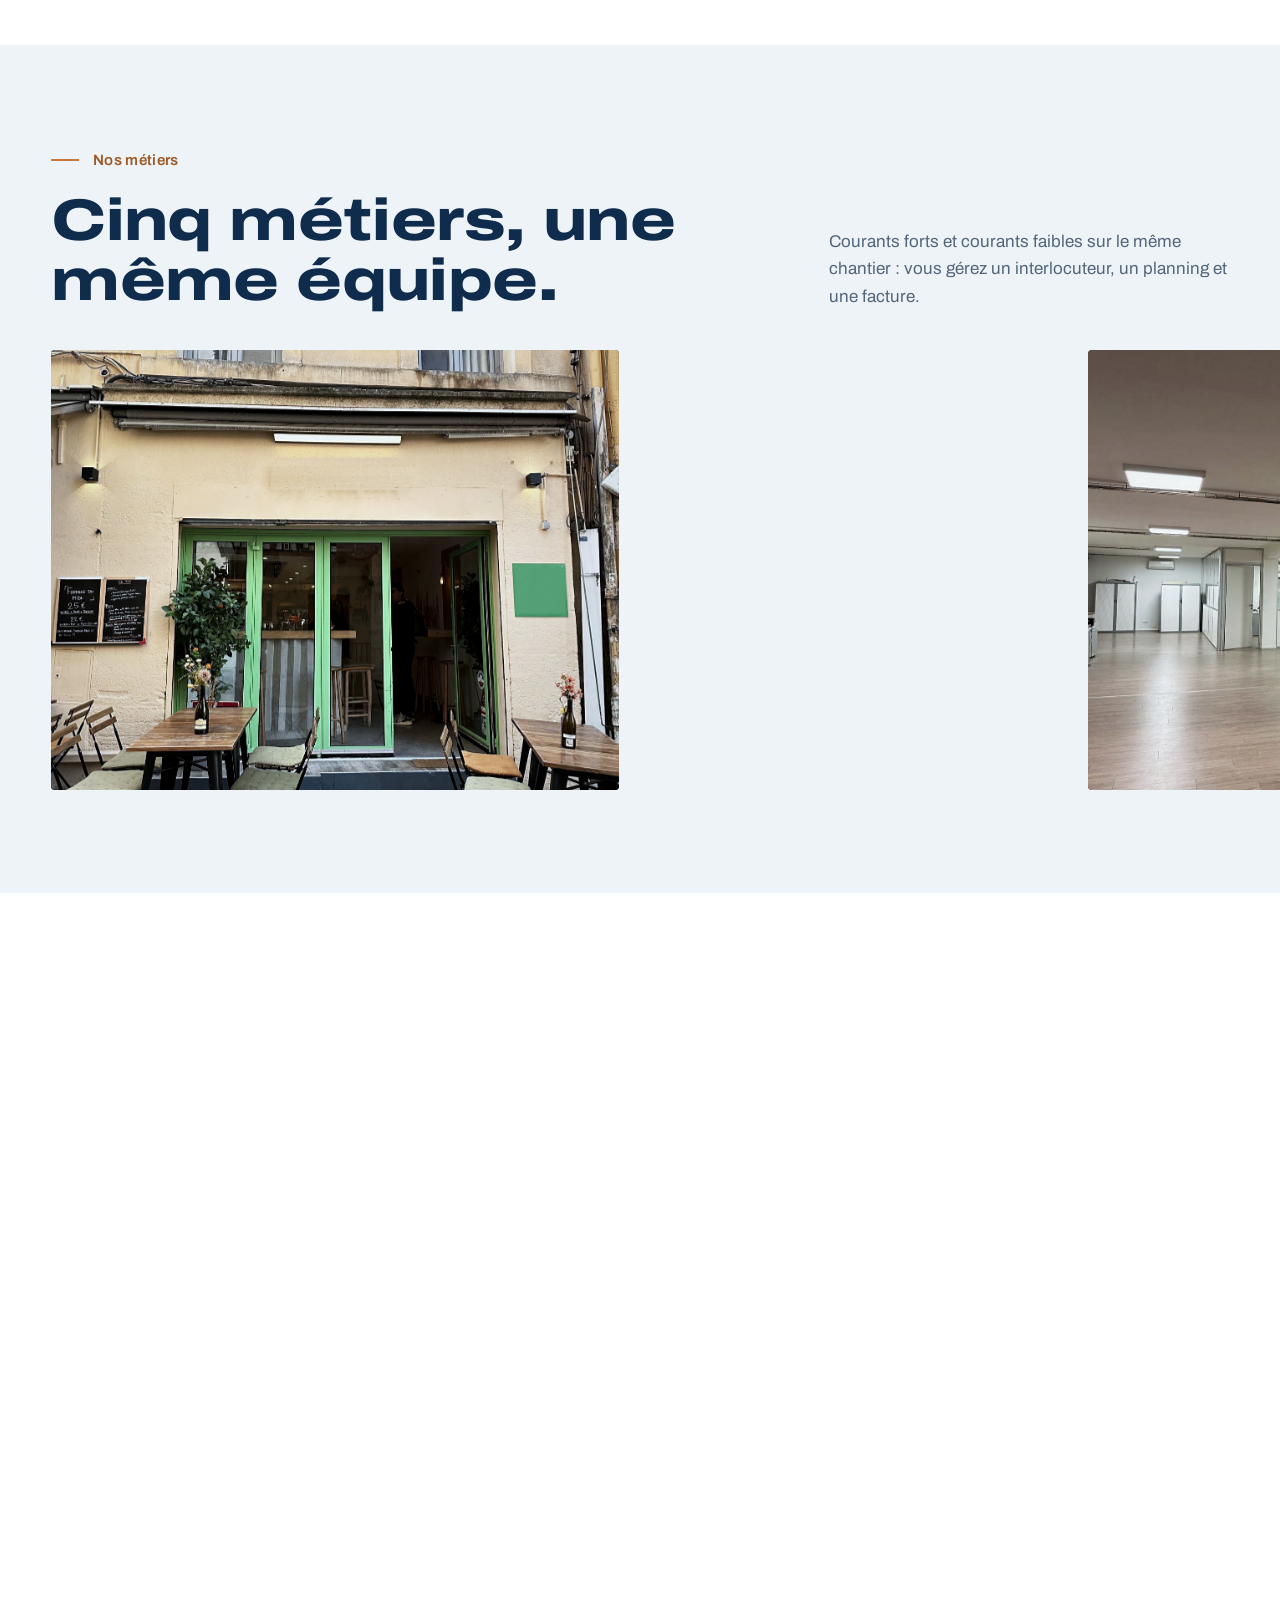
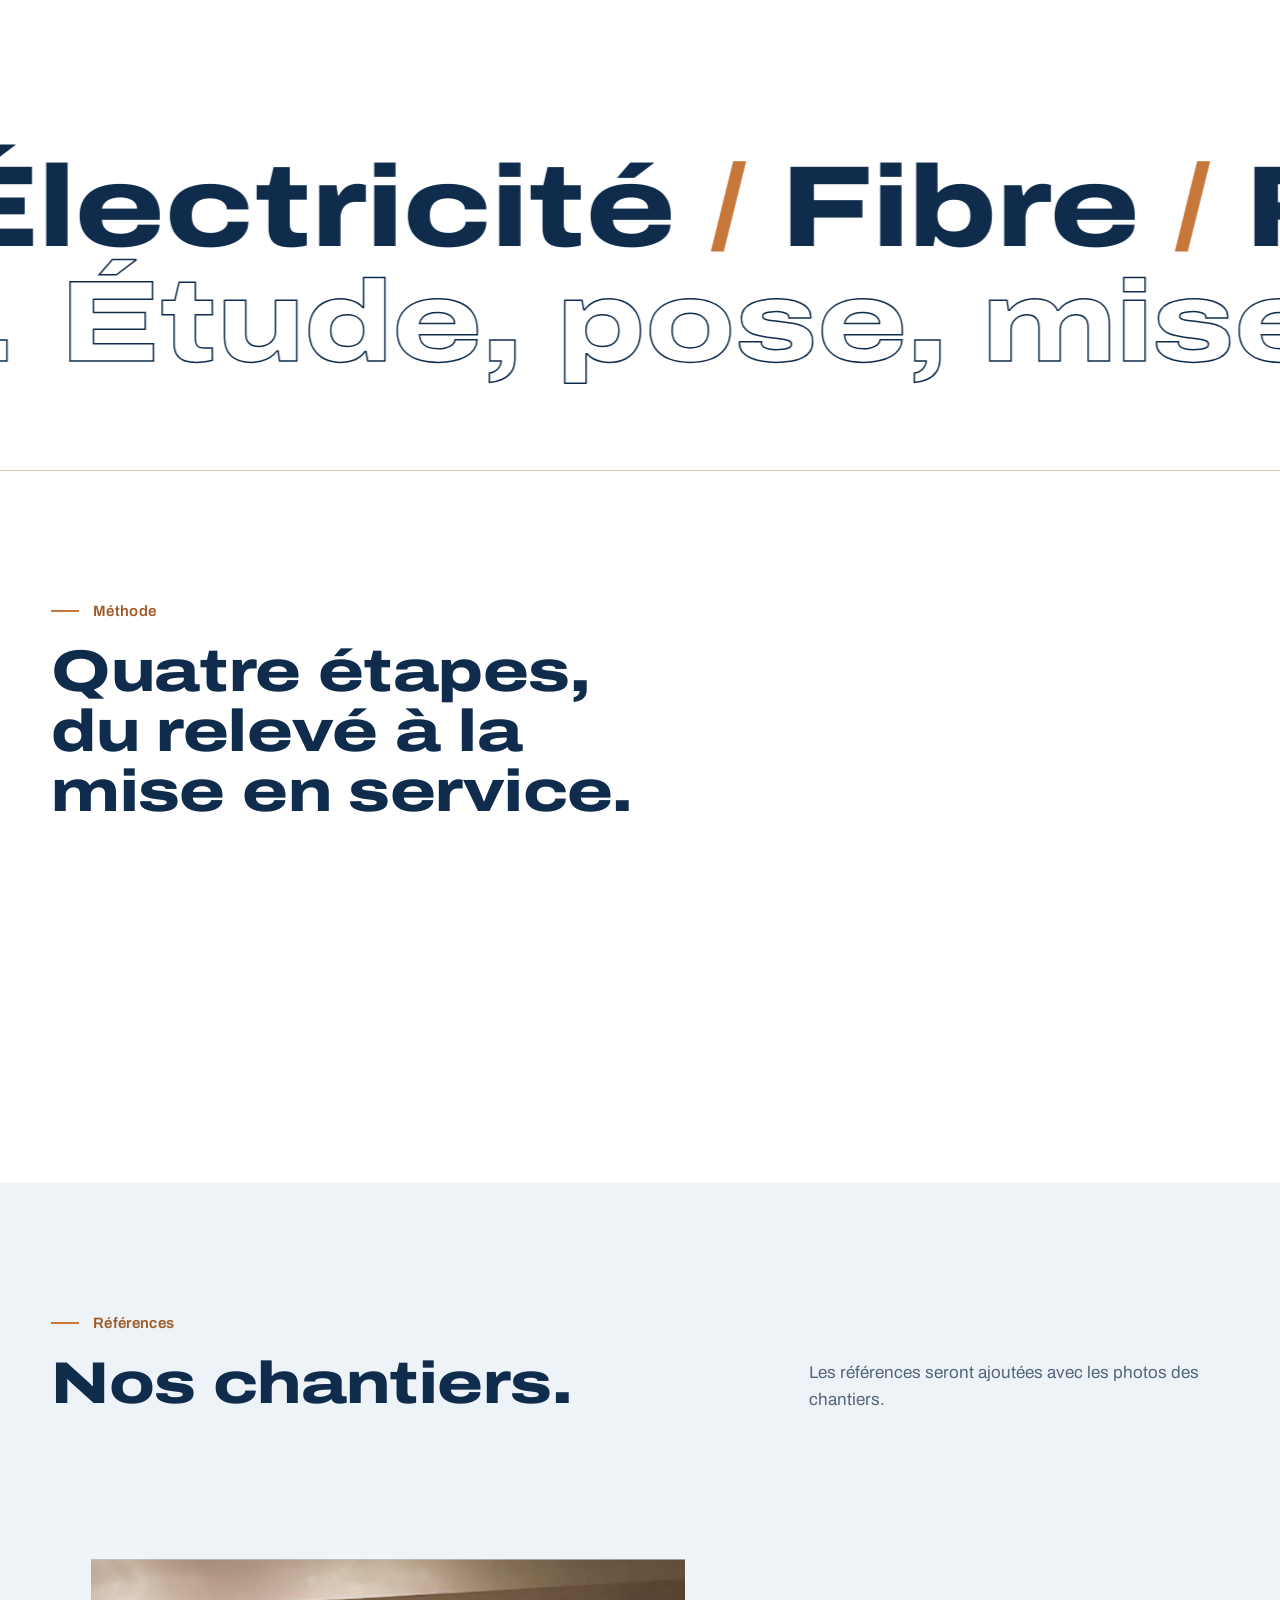
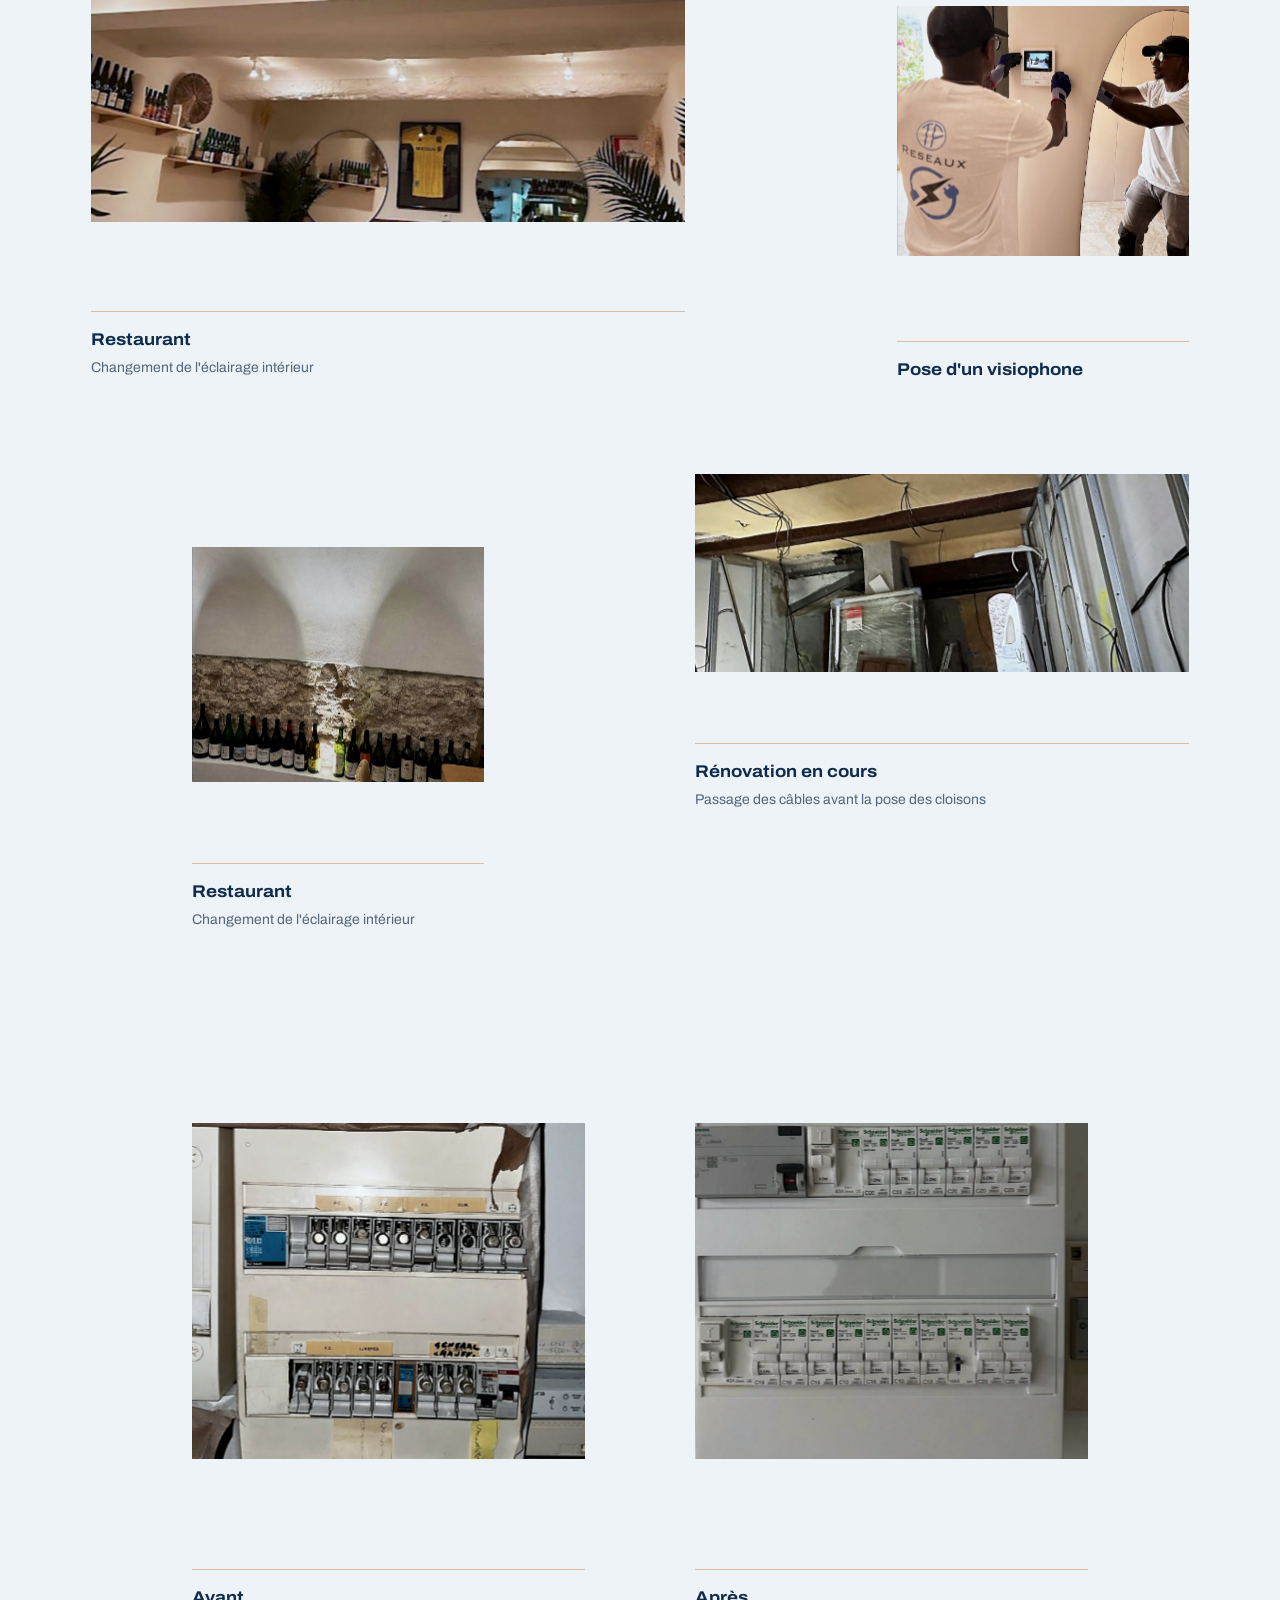
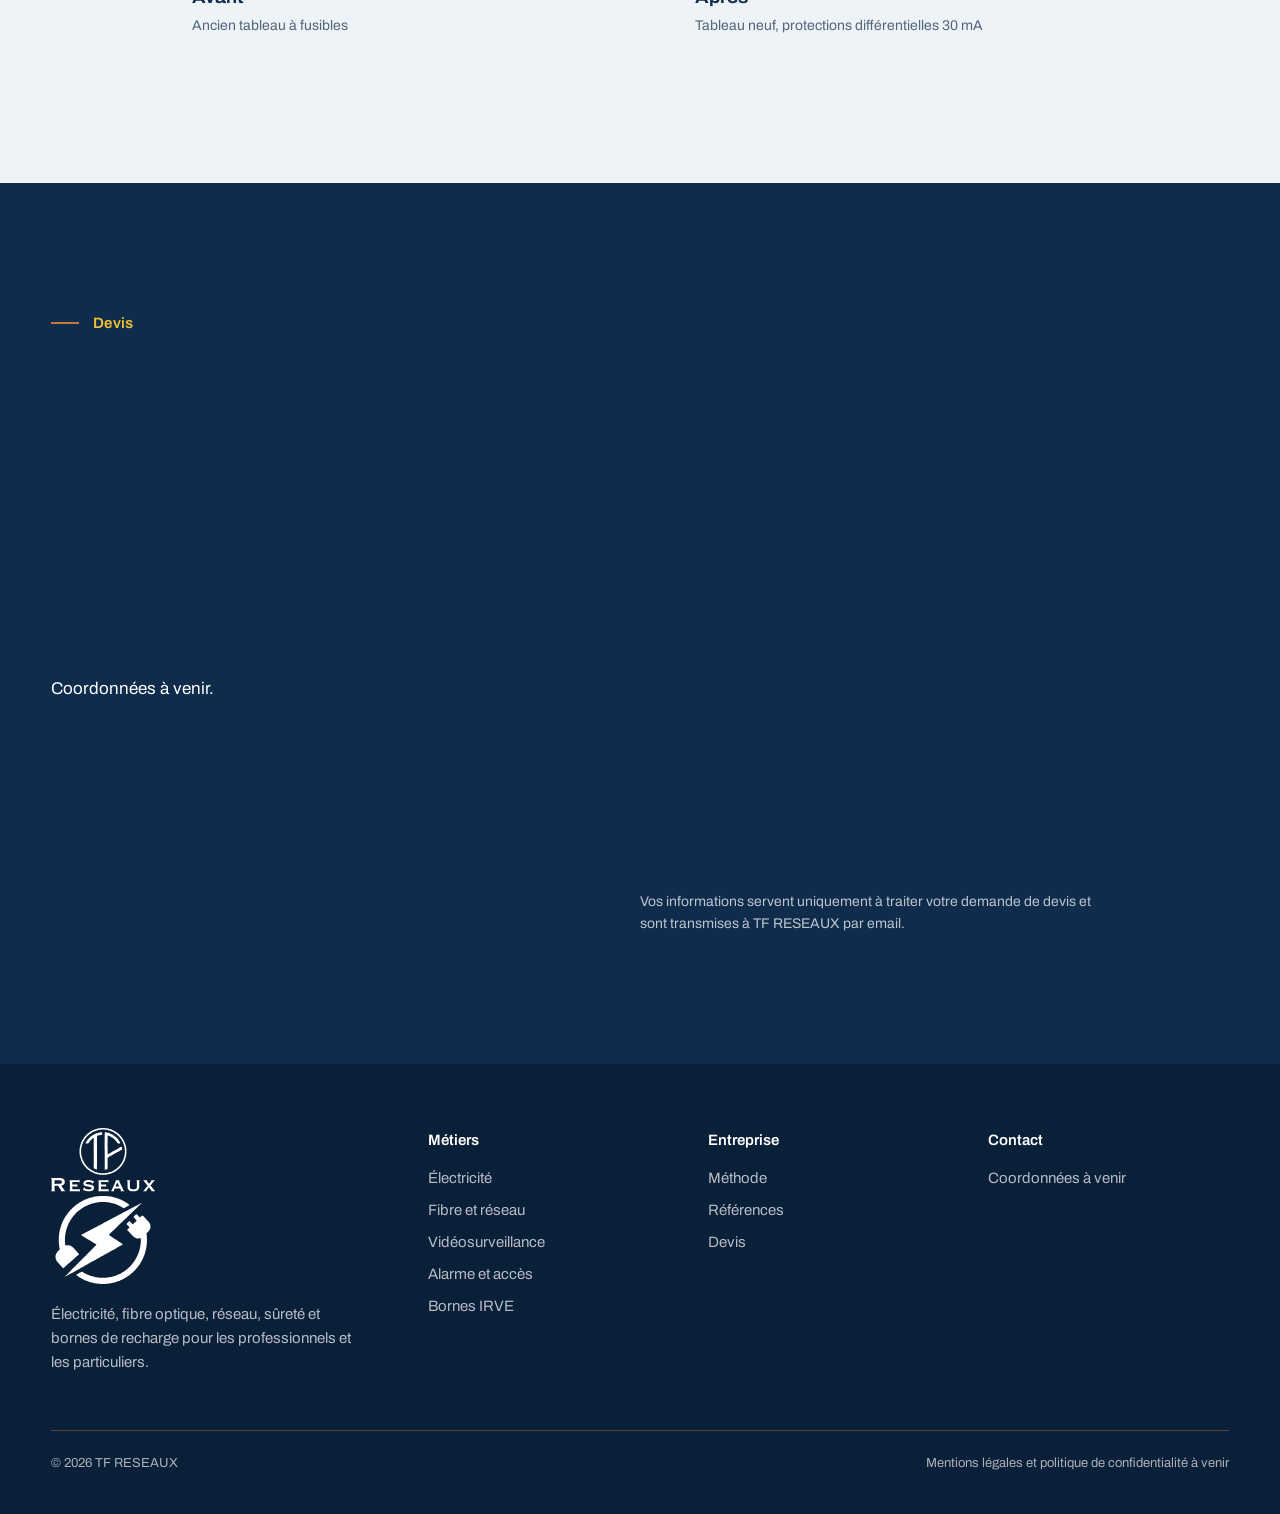
==== commit 6cb596f1: "Branche le formulaire de devis Co-Authored-By: Claude Opus 5.5 <noreply@anthropic.com>" ====
--- a/index.html
+++ b/index.html
@@ -8,7 +8,7 @@
 <meta name="robots" content="noindex, nofollow">
 <link rel="icon" type="image/svg+xml" href="assets/favicon.svg">
 <title>TF RESEAUX</title>
-<link rel="stylesheet" href="assets/site.css?v=2">
+<link rel="stylesheet" href="assets/site.css?v=3">
 
 <div id="progress" aria-hidden="true"></div>
 
@@ -197,4 +197,4 @@
 <script src="assets/gsap.min.js"></script>
 <script src="assets/ScrollTrigger.min.js"></script>
 <script src="assets/three.min.js"></script>
-<script src="assets/site.js?v=2"></script>
+<script src="assets/site.js?v=3"></script>
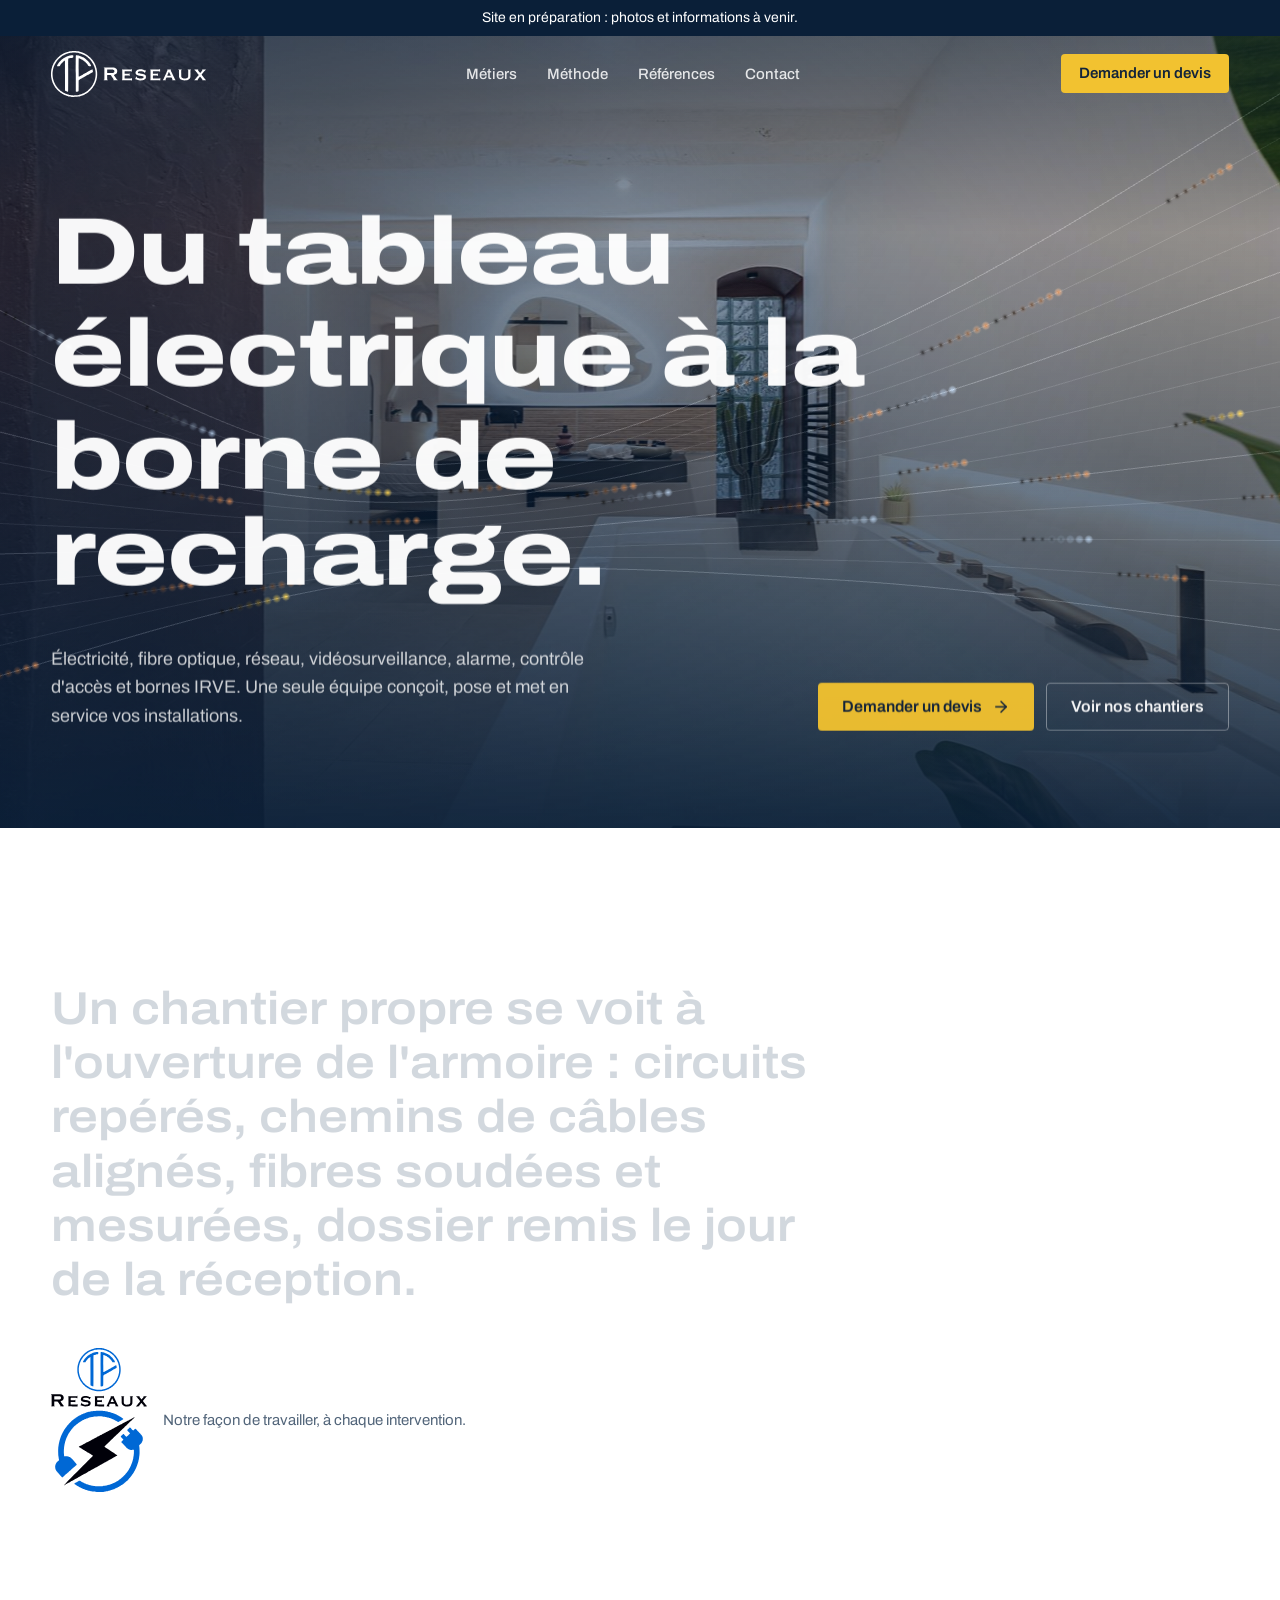
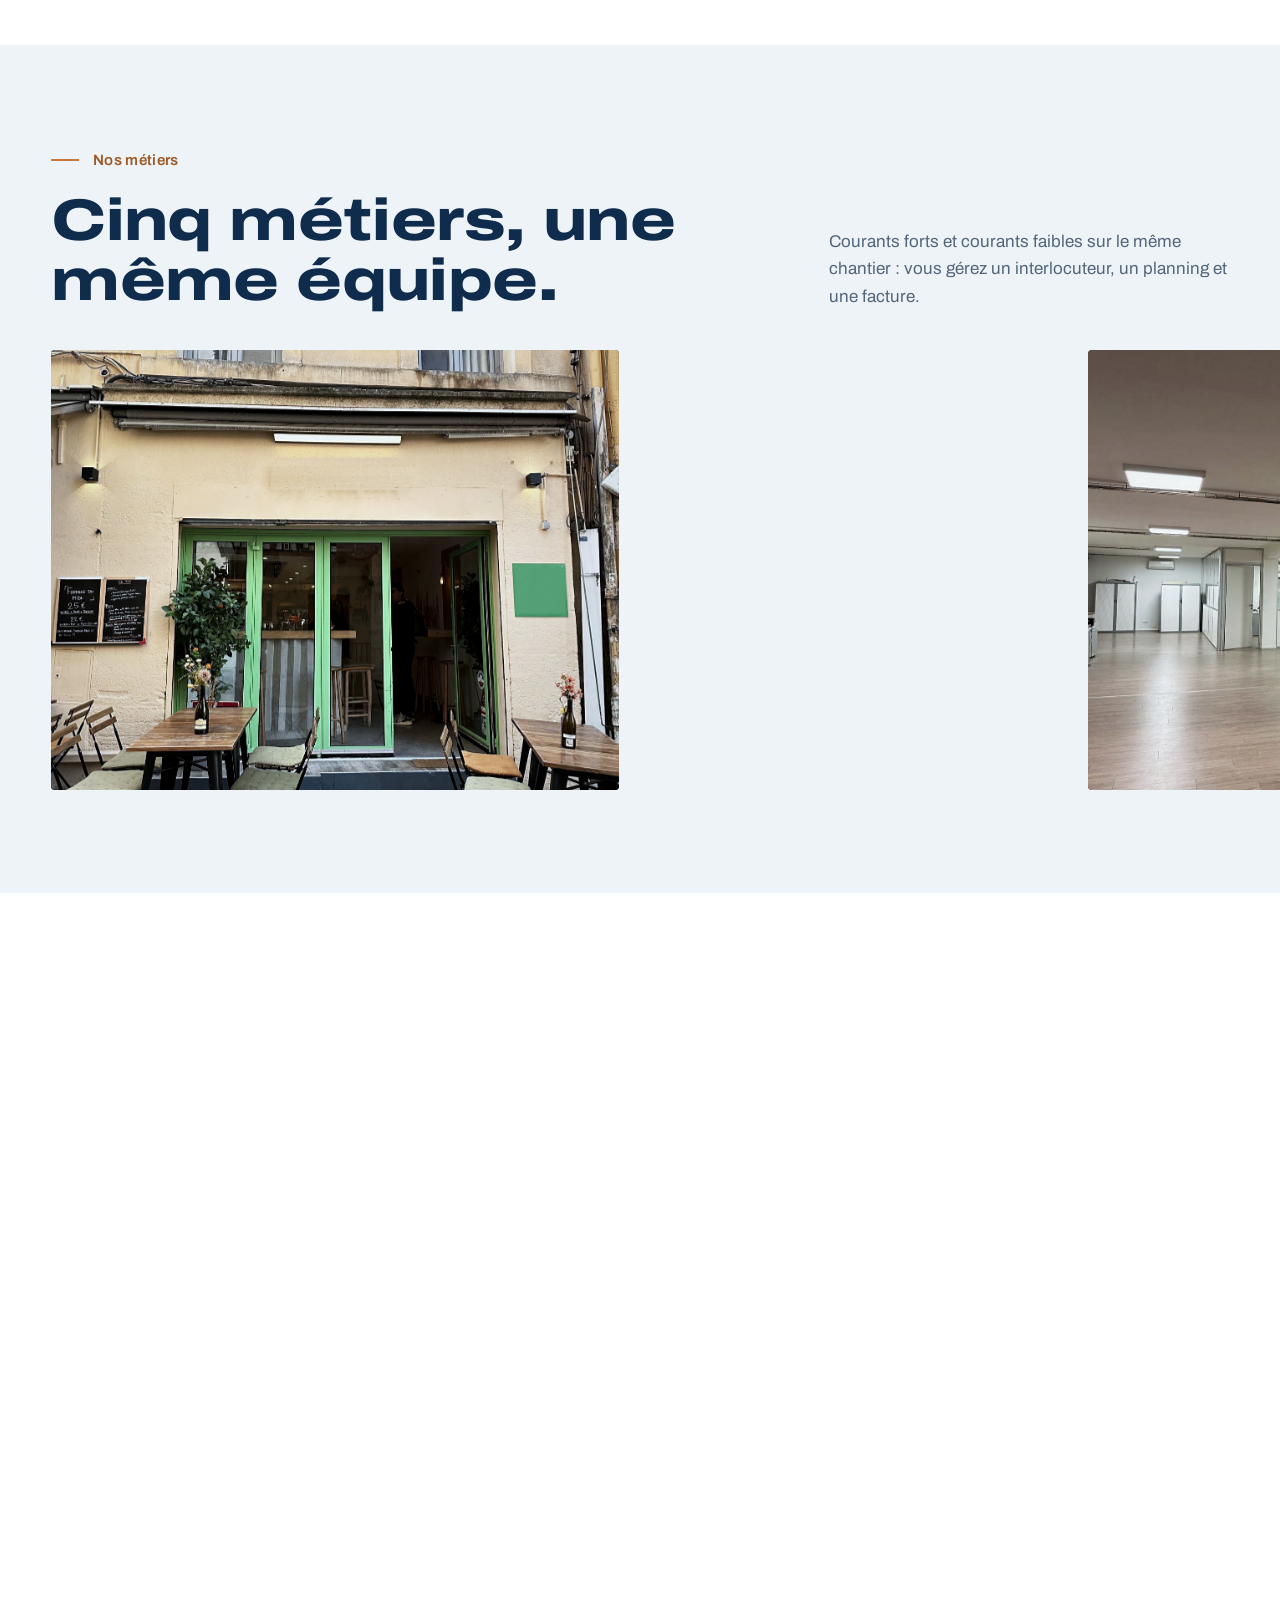
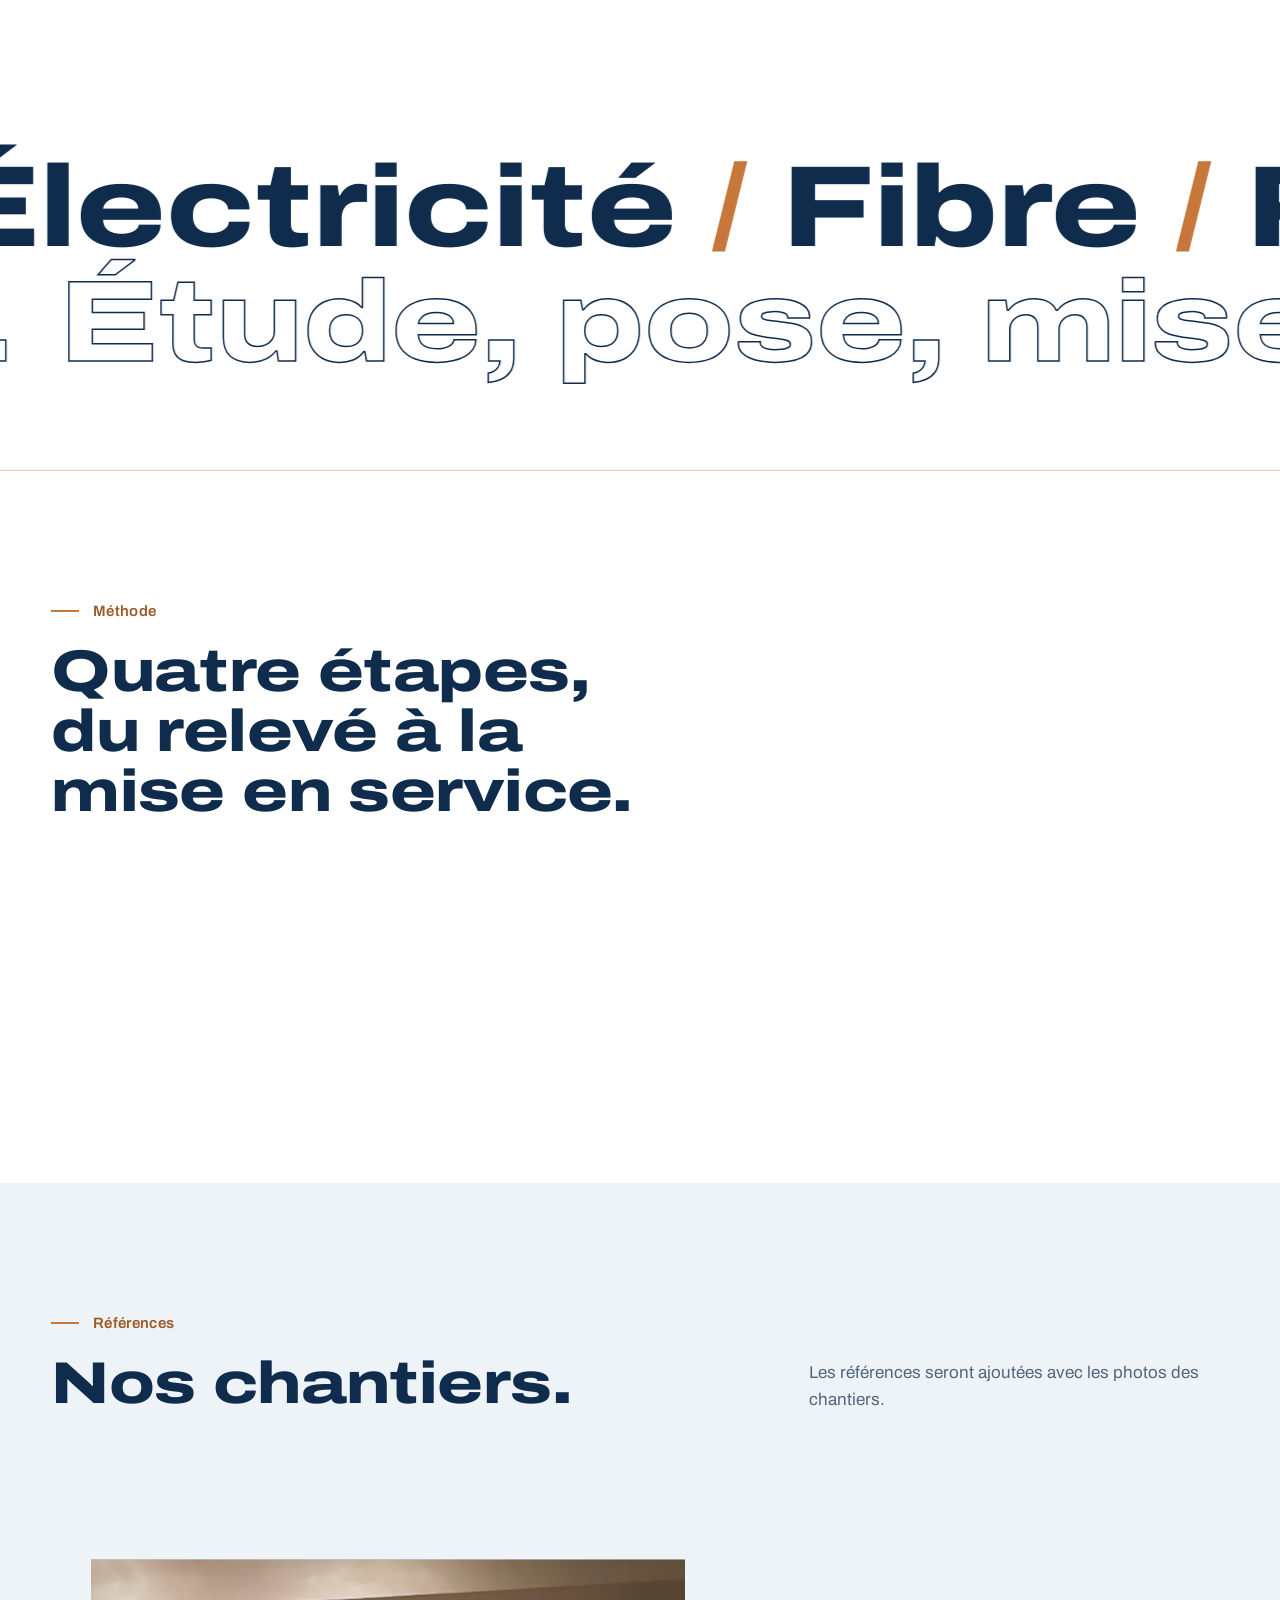
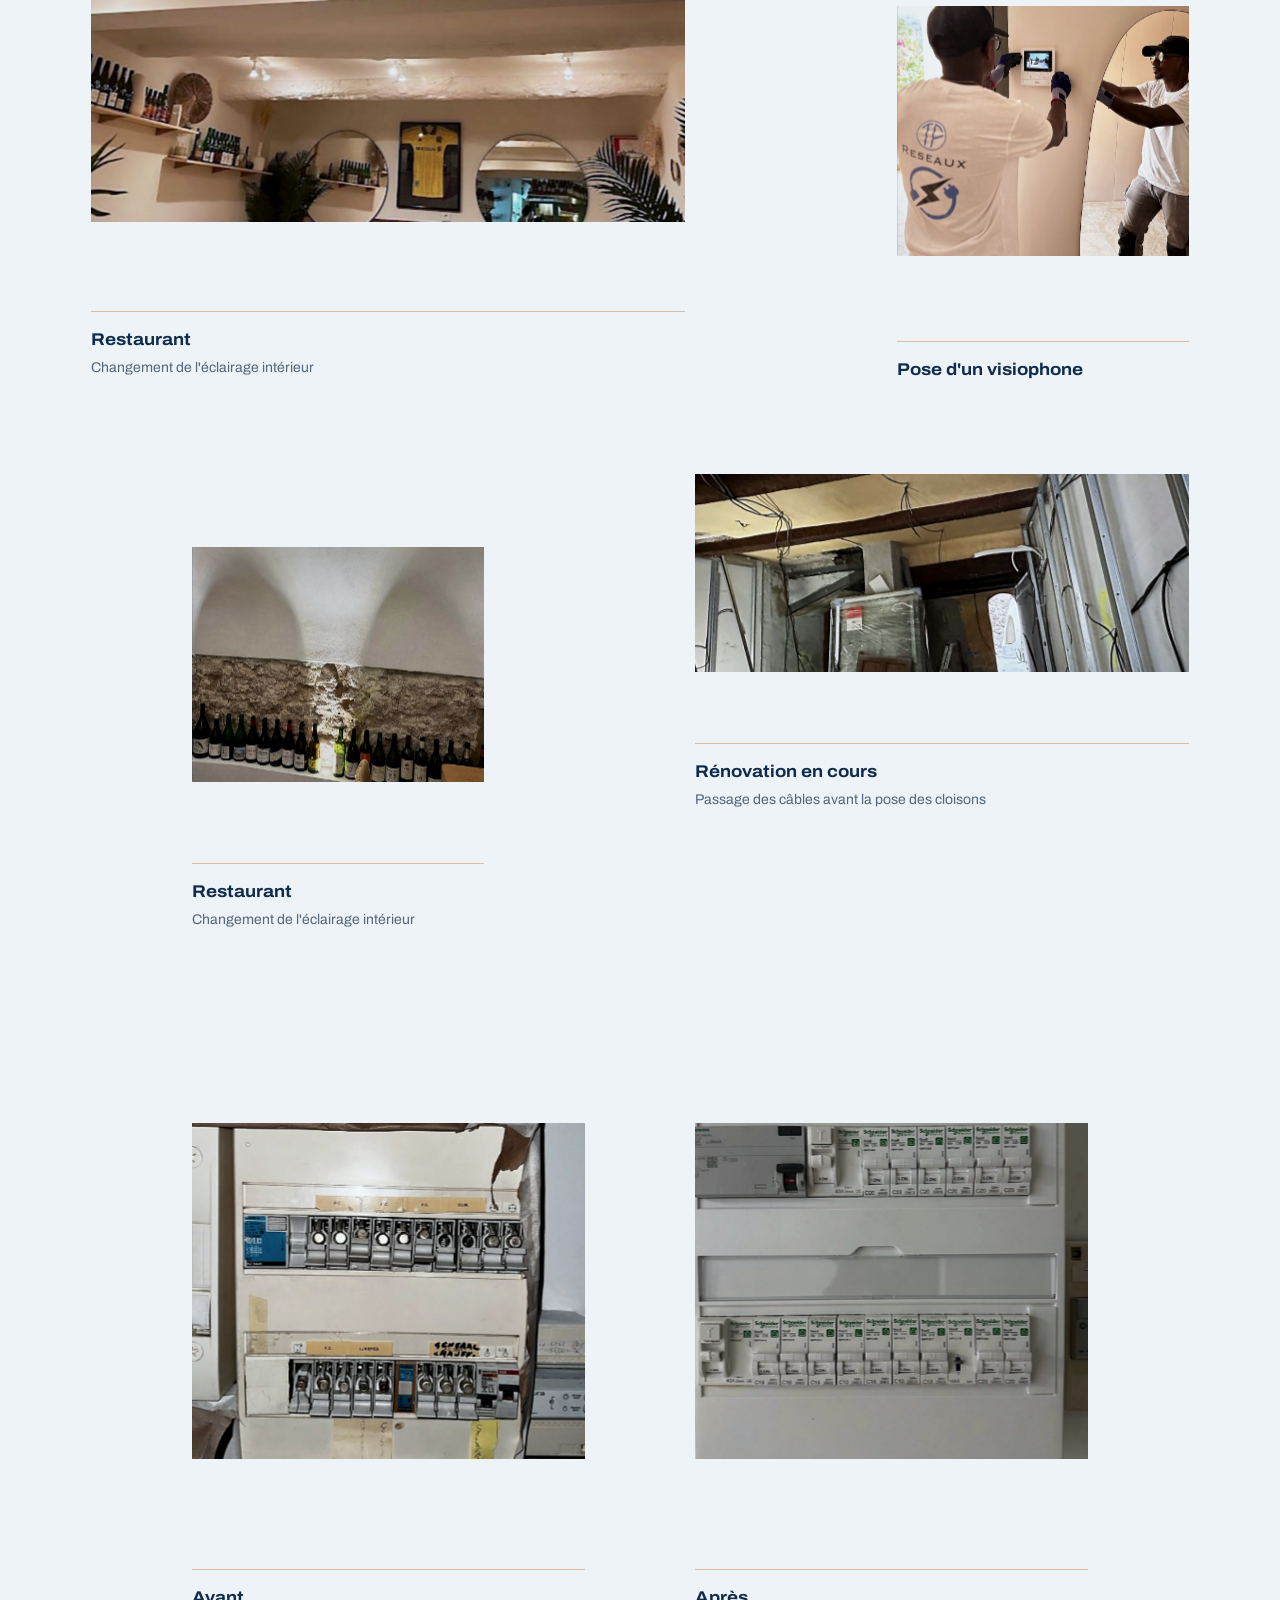
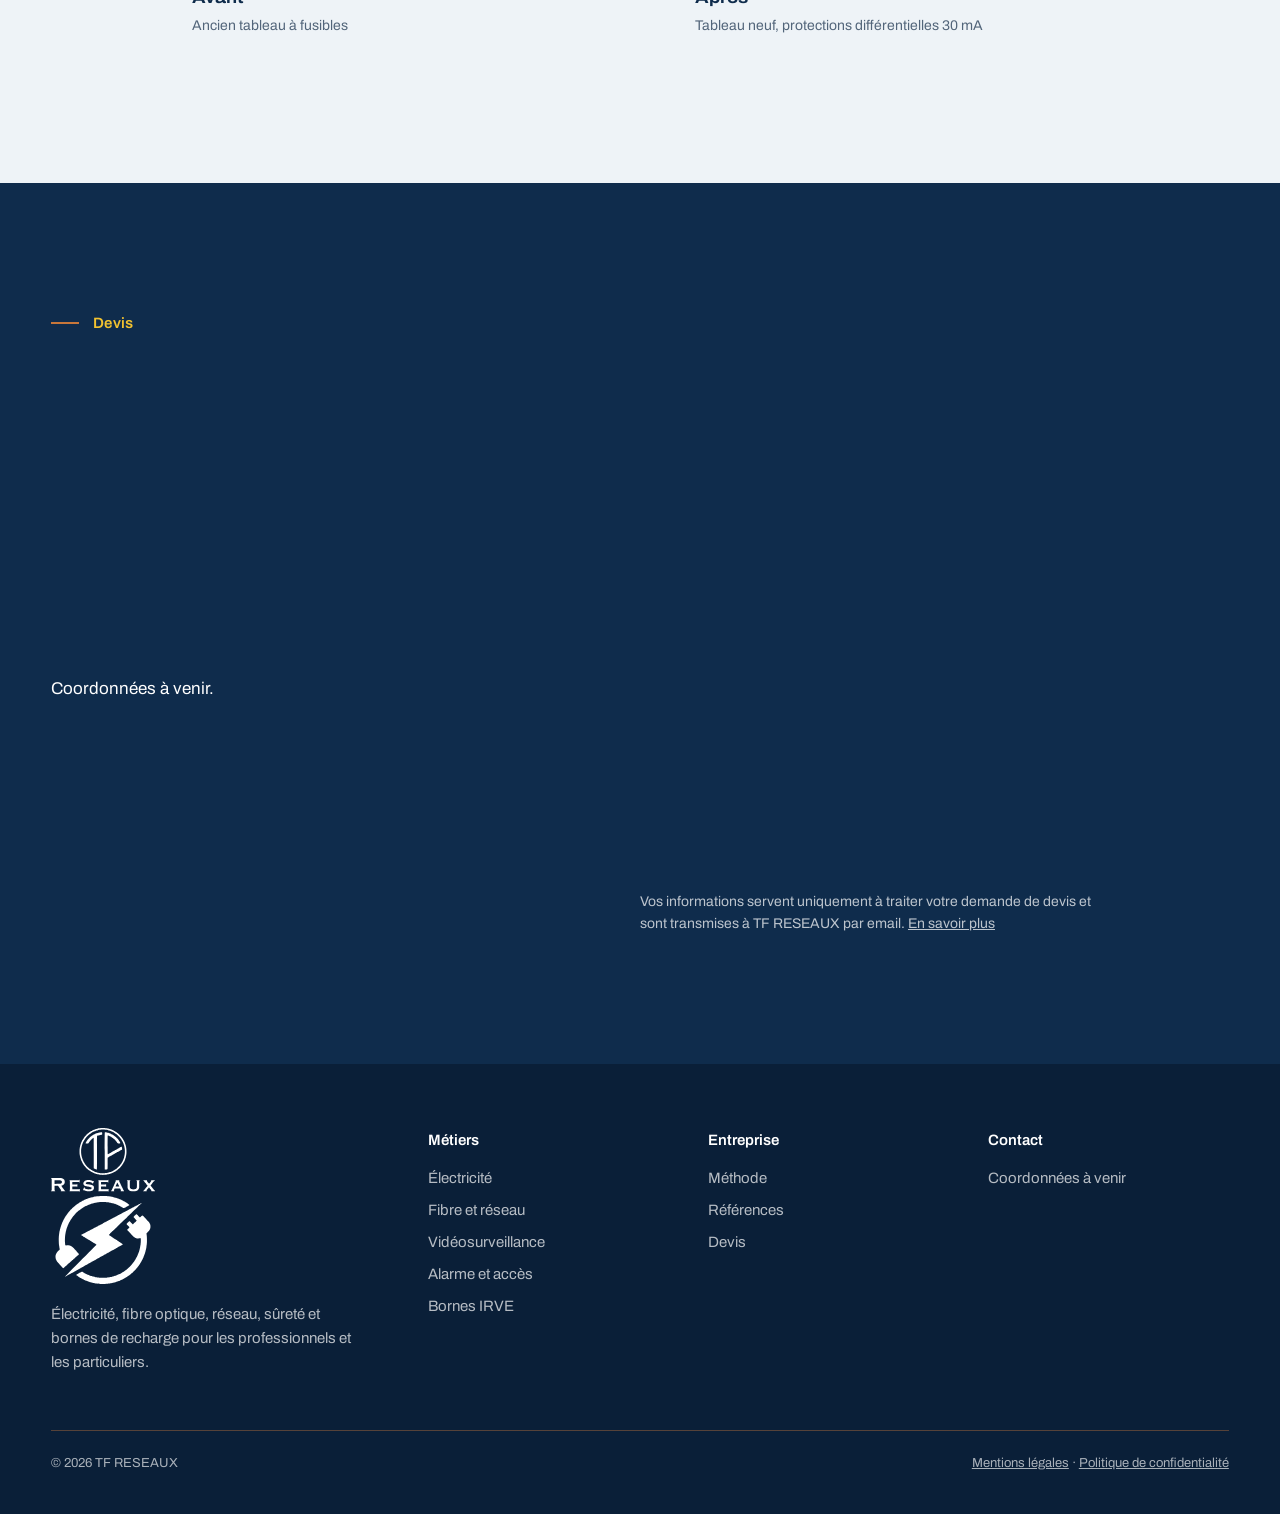
==== commit 7d3dc1e4: "Ajoute les mentions légales et la politique de confidentialité Co-Authored-By: Claude Opus 5.5 <nore" ====
--- a/index.html
+++ b/index.html
@@ -8,7 +8,7 @@
 <meta name="robots" content="noindex, nofollow">
 <link rel="icon" type="image/svg+xml" href="assets/favicon.svg">
 <title>TF RESEAUX</title>
-<link rel="stylesheet" href="assets/site.css?v=3">
+<link rel="stylesheet" href="assets/site.css?v=4">
 
 <div id="progress" aria-hidden="true"></div>
 
@@ -173,7 +173,7 @@
       <button class="btn btn-devis" type="submit">Envoyer ma demande
         <svg viewBox="0 0 24 24"><path d="M5 12h14"/><path d="m12 5 7 7-7 7"/></svg></button>
       <p id="formMsg" role="status"></p>
-      <p class="form-note">Vos informations servent uniquement à traiter votre demande de devis et sont transmises à TF RESEAUX par email.</p>
+      <p class="form-note">Vos informations servent uniquement à traiter votre demande de devis et sont transmises à TF RESEAUX par email. <a href="confidentialite.html">En savoir plus</a></p>
     </form>
   </div>
 </section>
@@ -190,7 +190,7 @@
       <div><h4>Entreprise</h4><ul><li><a href="#methode">Méthode</a></li><li><a href="#references">Références</a></li><li><a href="#devis">Devis</a></li></ul></div>
       <div><h4>Contact</h4><ul><li>Coordonnées à venir</li></ul></div>
     </div>
-    <div class="legal"><span>© 2026 TF RESEAUX</span><span>Mentions légales et politique de confidentialité à venir</span></div>
+    <div class="legal"><span>© 2026 TF RESEAUX</span><span><a href="mentions-legales.html">Mentions légales</a> · <a href="confidentialite.html">Politique de confidentialité</a></span></div>
   </div>
 </footer>
 
--- a/assets/site.css
+++ b/assets/site.css
@@ -189,3 +189,11 @@
 .hp{position:absolute;left:-9999px;width:1px;height:1px;overflow:hidden}
 .form-note{grid-column:1/-1;color:rgba(255,255,255,.72);font-size:14px;max-width:60ch}
 form .btn:disabled{opacity:.6;cursor:wait}
+.legal a,.form-note a{color:inherit}
+.legal-top{background:var(--bleu);padding-top:env(safe-area-inset-top,0px)}
+.legal-page{max-width:760px;padding-block:56px 96px}
+.legal-page h1{font-size:clamp(2rem,5vw,3.2rem);color:var(--bleu);margin-bottom:12px}
+.legal-page h2{font-size:1.2rem;font-stretch:112%;color:var(--bleu);margin:40px 0 10px;padding-top:16px;border-top:1px solid rgba(200,119,58,.45)}
+.legal-page p{margin:0 0 12px;max-width:65ch}
+.legal-page a{color:var(--cuivre-txt)}
+.legal-date{margin-top:48px!important;color:var(--acier);font-size:14px}
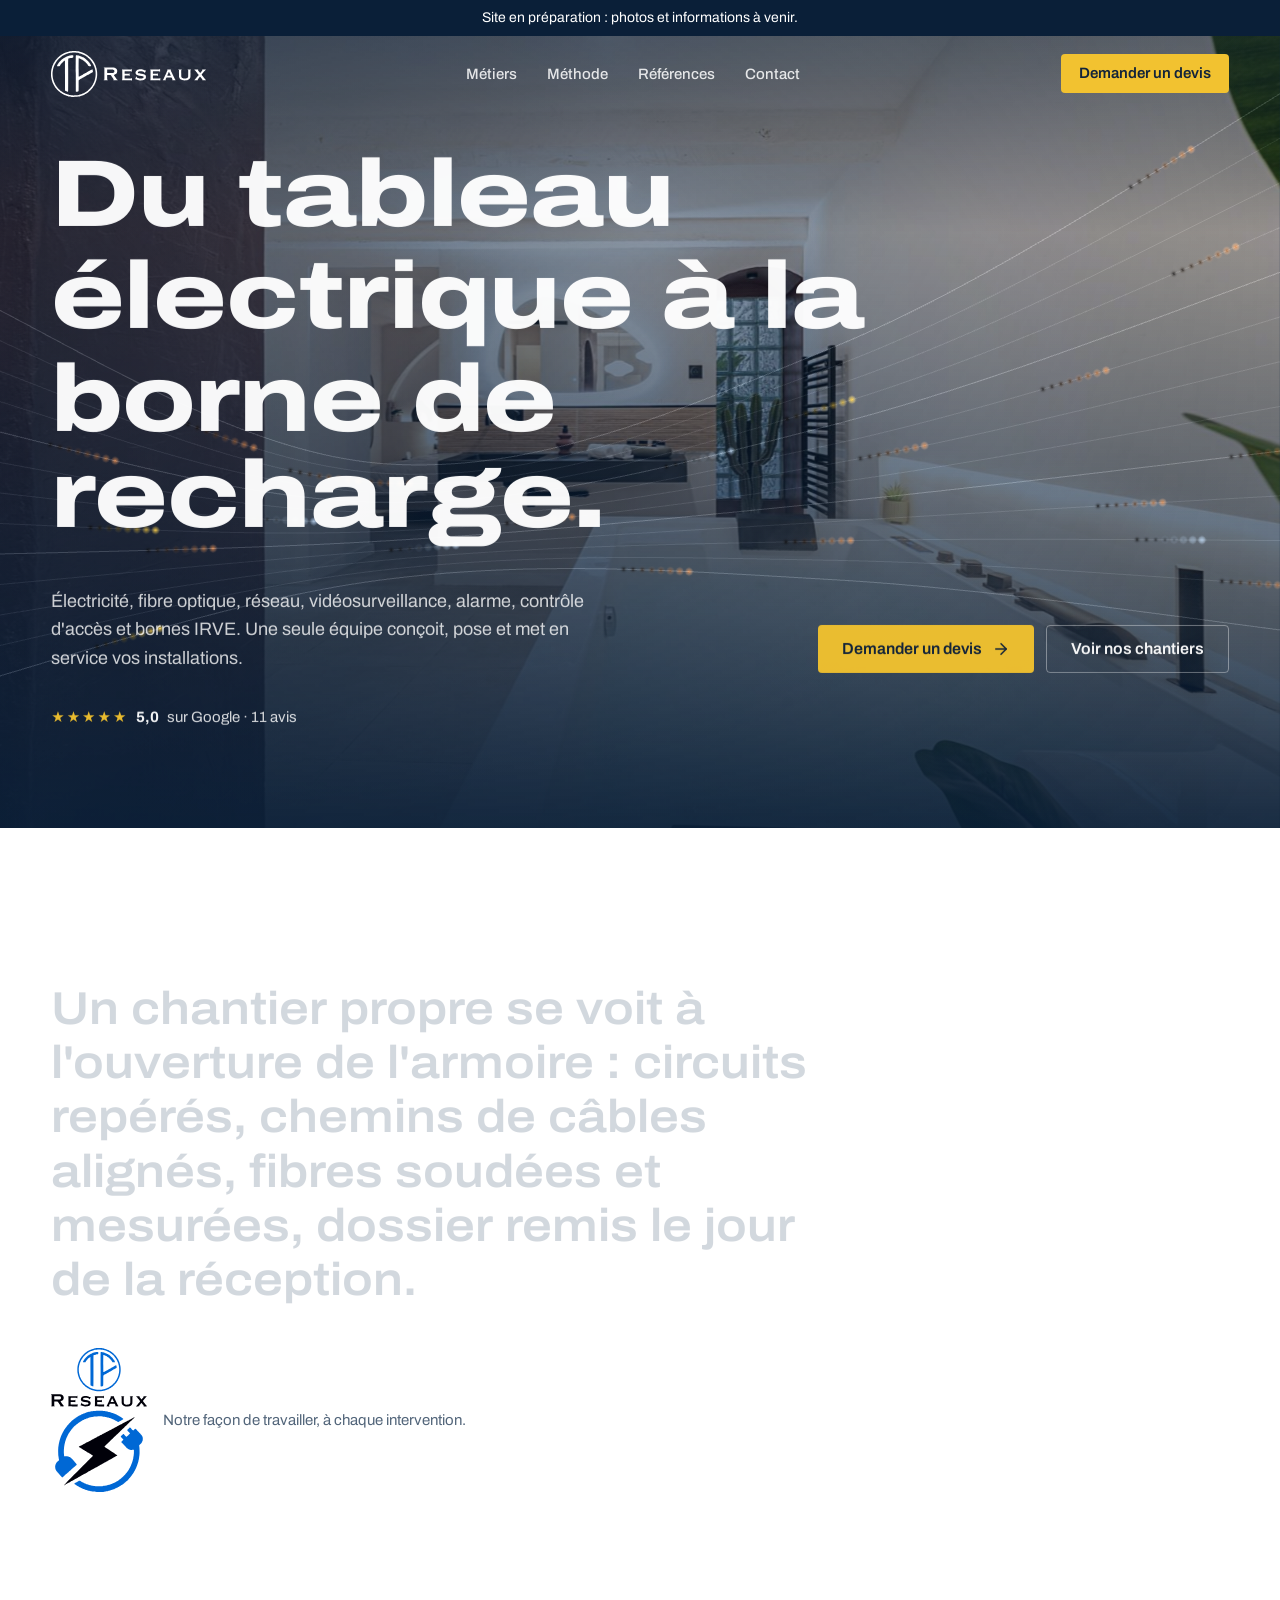
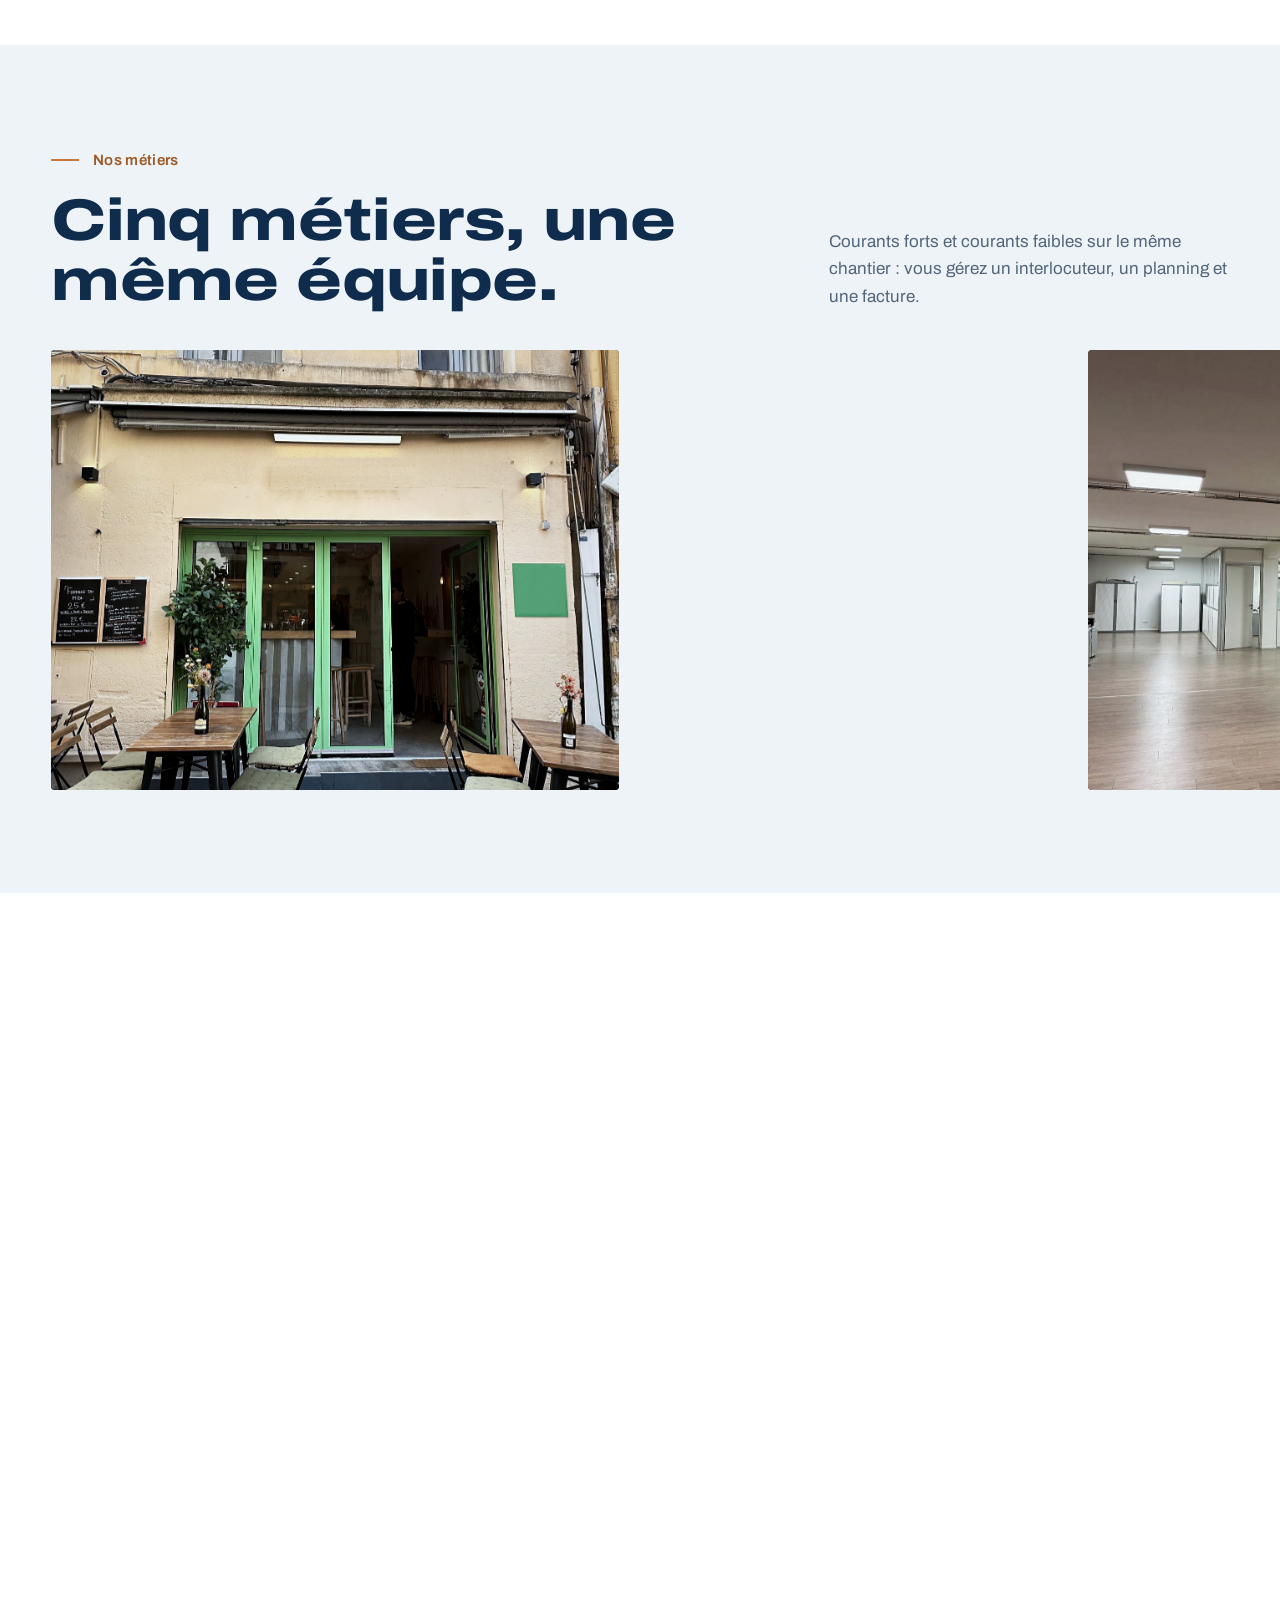
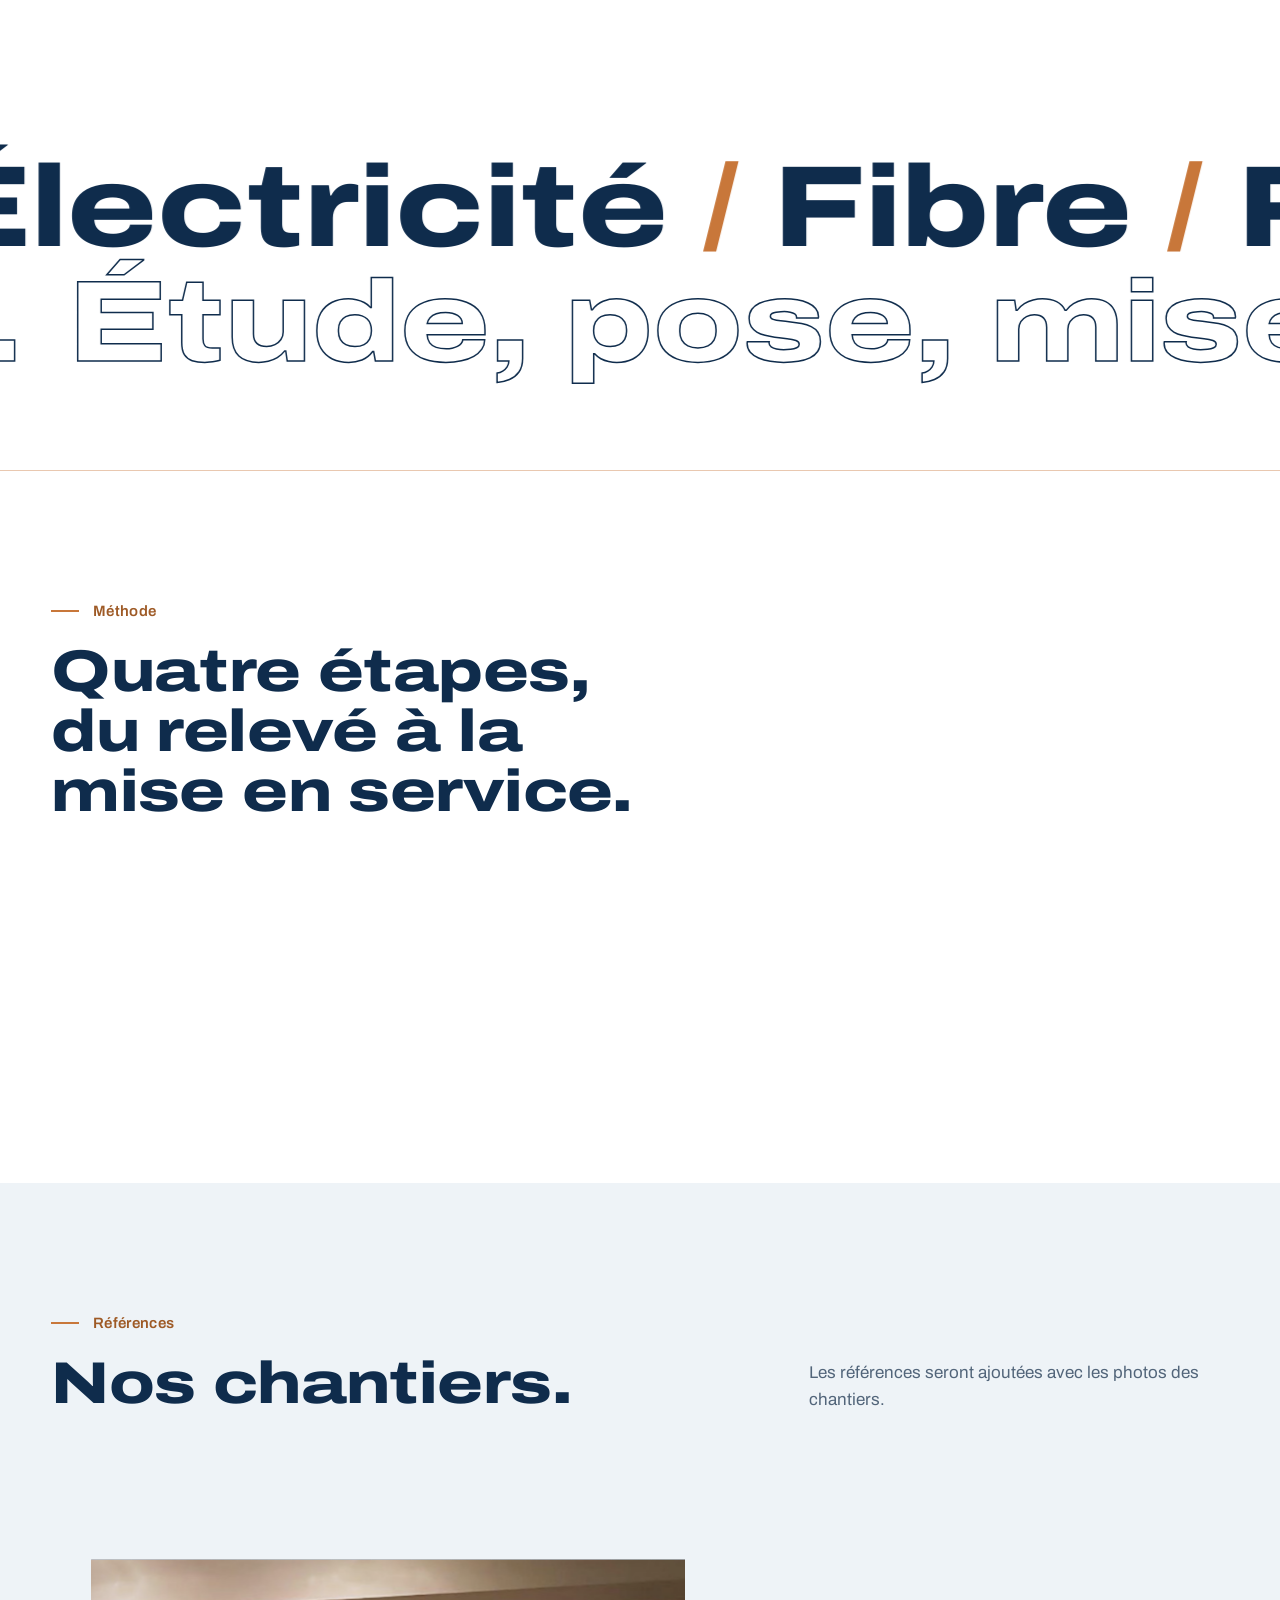
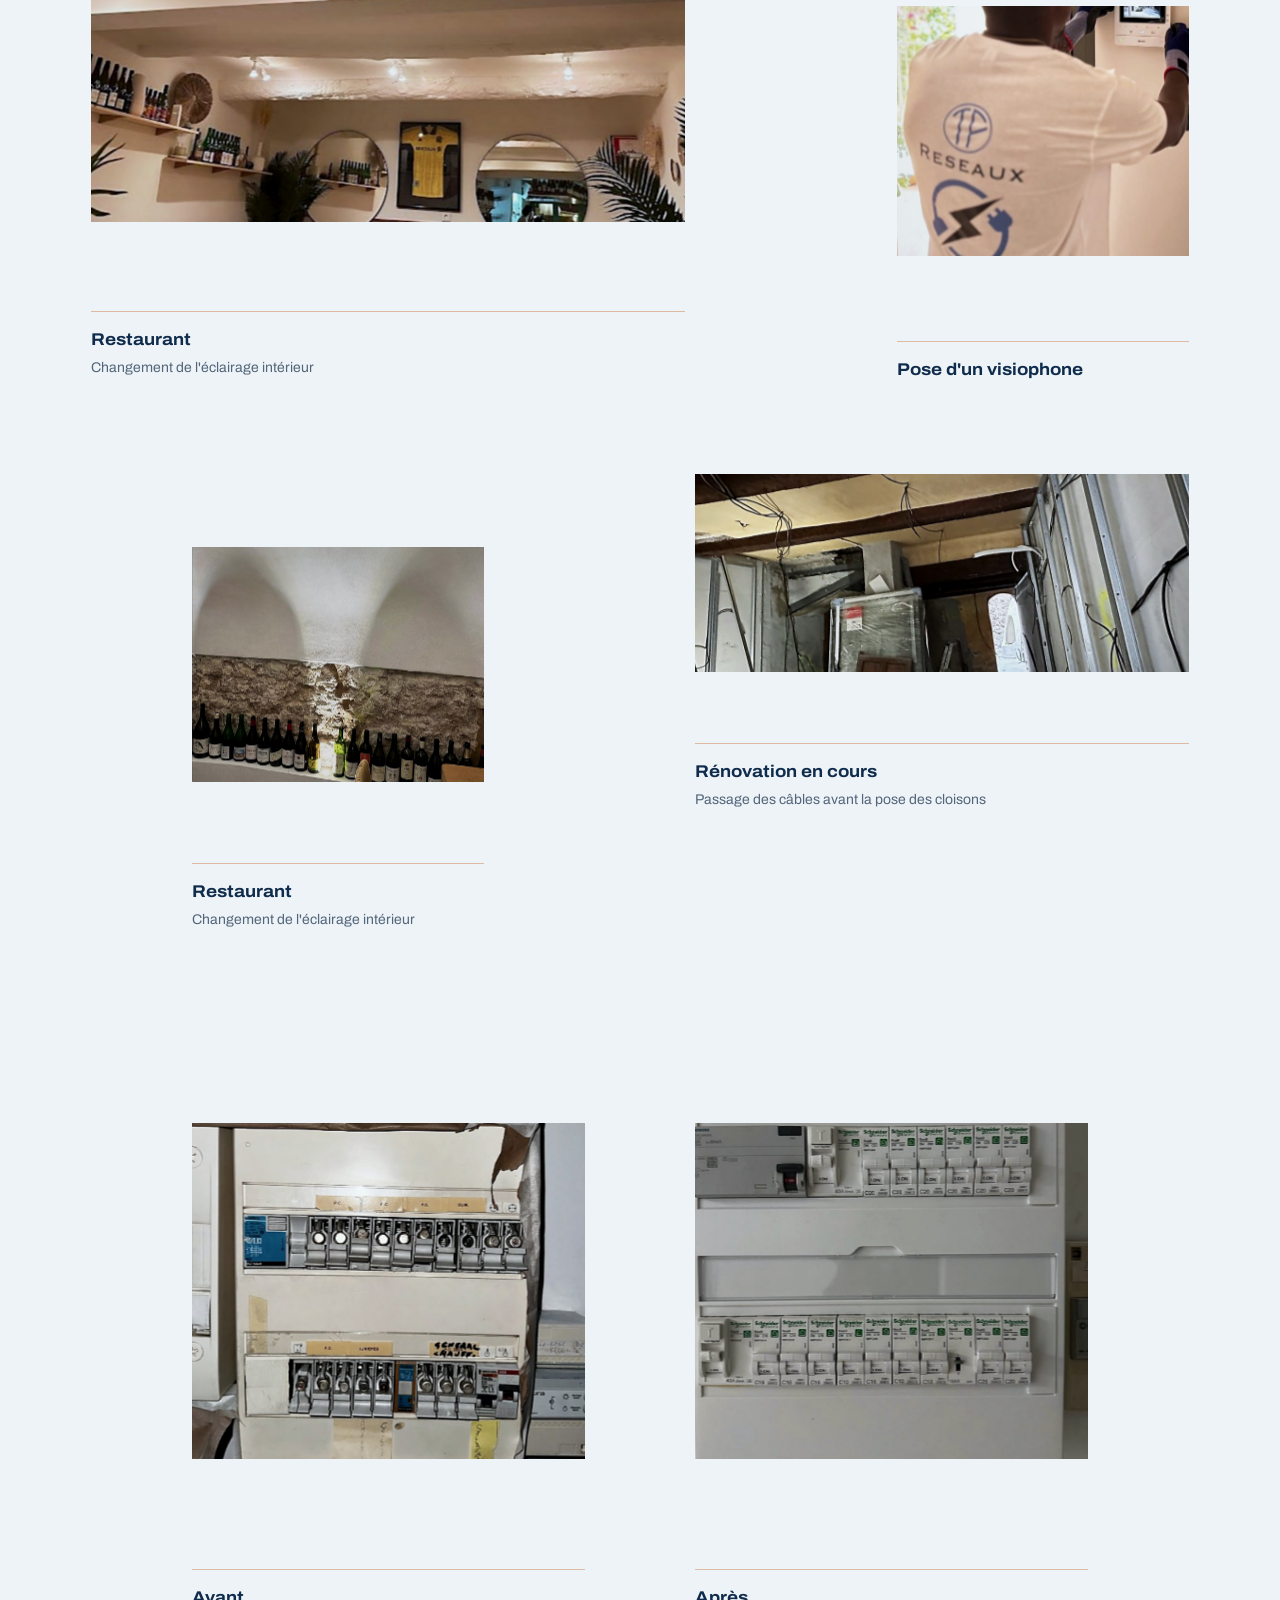
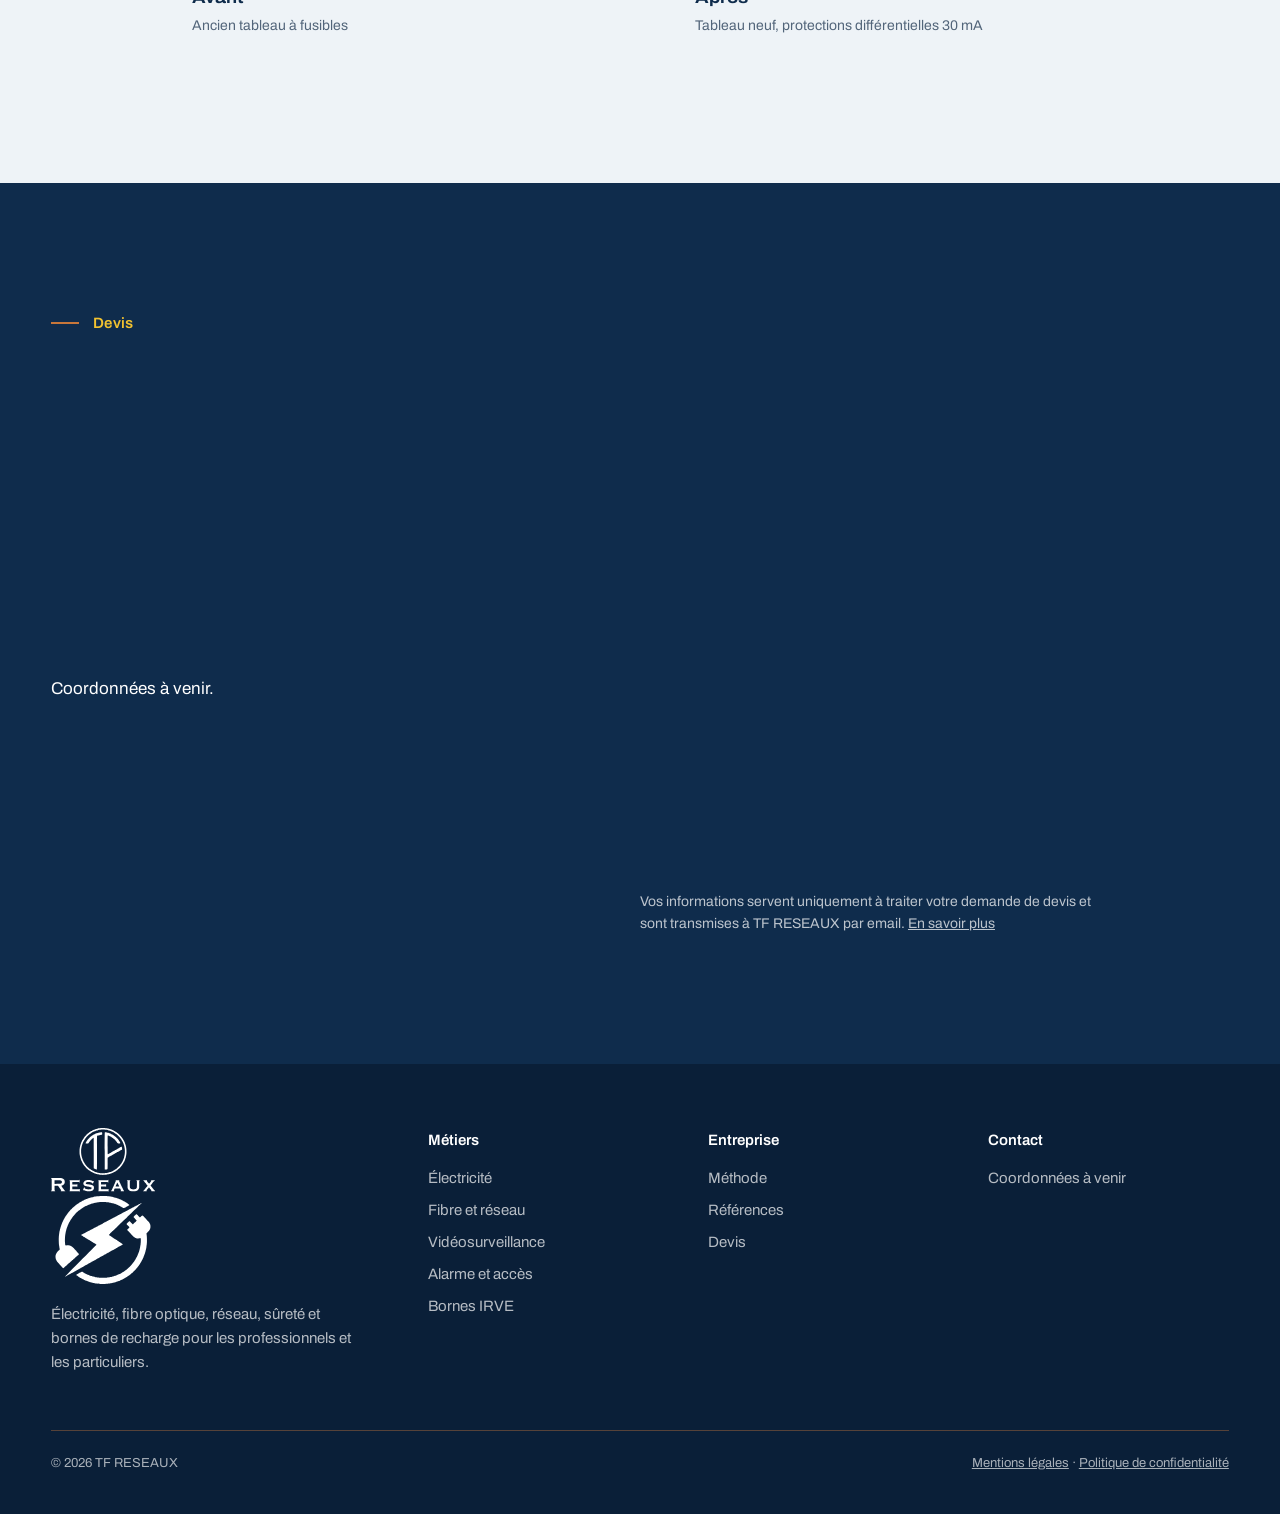
==== commit 1cfe82ca: "Ajoute les réglages Google, l'aperçu de partage, les avis et la page 404 Co-Authored-By: Claude Opus" ====
--- a/index.html
+++ b/index.html
@@ -4,11 +4,22 @@
 <meta http-equiv="Content-Security-Policy" content="default-src 'none'; script-src 'self'; style-src 'self'; font-src 'self'; img-src 'self'; connect-src https://script.google.com https://script.googleusercontent.com; base-uri 'none'; form-action 'none'">
 <meta name="referrer" content="no-referrer">
 <meta name="viewport" content="width=device-width, initial-scale=1, viewport-fit=cover">
-<meta name="description" content="TF RESEAUX : électricité, fibre optique, réseau, vidéosurveillance, alarme, contrôle d'accès et bornes de recharge IRVE.">
+<meta name="description" content="Électricien à La Penne-sur-Huveaune (13) : électricité, fibre optique, réseau, vidéosurveillance, alarme, contrôle d'accès et bornes de recharge IRVE. Demandez votre devis en ligne.">
 <meta name="robots" content="noindex, nofollow">
 <link rel="icon" type="image/svg+xml" href="assets/favicon.svg">
-<title>TF RESEAUX</title>
-<link rel="stylesheet" href="assets/site.css?v=4">
+<title>TF RESEAUX · Électricien à La Penne-sur-Huveaune (13)</title>
+<meta property="og:type" content="website">
+<meta property="og:locale" content="fr_FR">
+<meta property="og:site_name" content="TF RESEAUX">
+<meta property="og:title" content="TF RESEAUX · Électricien à La Penne-sur-Huveaune (13)">
+<meta property="og:description" content="Électricien à La Penne-sur-Huveaune (13) : électricité, fibre optique, réseau, vidéosurveillance, alarme, contrôle d'accès et bornes de recharge IRVE. Demandez votre devis en ligne.">
+<meta property="og:url" content="https://aboubakar22964.github.io/tf-reseaux/">
+<meta property="og:image" content="https://aboubakar22964.github.io/tf-reseaux/assets/og.jpg">
+<meta property="og:image:width" content="1200">
+<meta property="og:image:height" content="630">
+<meta name="twitter:card" content="summary_large_image">
+<script type="application/ld+json">{"@context":"https://schema.org","@type":"Electrician","name":"TF RESEAUX","url":"https://aboubakar22964.github.io/tf-reseaux/","logo":"https://aboubakar22964.github.io/tf-reseaux/assets/logo-carre.svg","image":"https://aboubakar22964.github.io/tf-reseaux/assets/og.jpg","email":"tfreseaux@gmail.com","vatID":"FR08934673310","foundingDate":"2024-10-13","address":{"@type":"PostalAddress","streetAddress":"Bâtiment A, 130 allée Bernadette Cattaneo","postalCode":"13821","addressLocality":"La Penne-sur-Huveaune","addressRegion":"Provence-Alpes-Côte d'Azur","addressCountry":"FR"},"areaServed":"Bouches-du-Rhône","knowsAbout":["Électricité","Fibre optique","Réseau informatique","Vidéosurveillance","Alarme","Contrôle d'accès","Bornes de recharge IRVE"]}</script>
+<link rel="stylesheet" href="assets/site.css?v=5">
 
 <div id="progress" aria-hidden="true"></div>
 
@@ -41,6 +52,7 @@
           <svg viewBox="0 0 24 24"><path d="M5 12h14"/><path d="m12 5 7 7-7 7"/></svg></a>
         <a class="btn btn-ghost" href="#references">Voir nos chantiers</a>
       </div>
+      <a class="rating" href="https://www.google.com/maps/search/?api=1&query=TF%20R%C3%A9seaux%20La%20Penne-sur-Huveaune" target="_blank" rel="noopener"><span class="stars" aria-hidden="true">★★★★★</span> <b>5,0</b> sur Google · 11 avis</a>
     </div>
   </div>
 </section>
--- a/assets/site.css
+++ b/assets/site.css
@@ -195,5 +195,13 @@
 .legal-page h1{font-size:clamp(2rem,5vw,3.2rem);color:var(--bleu);margin-bottom:12px}
 .legal-page h2{font-size:1.2rem;font-stretch:112%;color:var(--bleu);margin:40px 0 10px;padding-top:16px;border-top:1px solid rgba(200,119,58,.45)}
 .legal-page p{margin:0 0 12px;max-width:65ch}
-.legal-page a{color:var(--cuivre-txt)}
+.legal-page a:not(.btn){color:var(--cuivre-txt)}
 .legal-date{margin-top:48px!important;color:var(--acier);font-size:14px}
+.hero-sub{grid-template-areas:"txt cta" "rate rate"}
+.hero-sub>p{grid-area:txt}.hero-cta{grid-area:cta}
+.rating{grid-area:rate;justify-self:start;display:inline-flex;align-items:center;gap:8px;color:rgba(255,255,255,.88);font-size:15px;text-decoration:none;border-bottom:1px solid transparent}
+.rating:hover{border-bottom-color:rgba(255,255,255,.5)}
+.rating .stars{color:var(--jaune);letter-spacing:2px}
+.rating b{color:var(--blanc)}
+@media (max-width:800px){.hero-sub{grid-template-areas:"txt" "cta" "rate"}}
+.notfound{min-height:60vh;display:grid;align-content:center;gap:20px}
